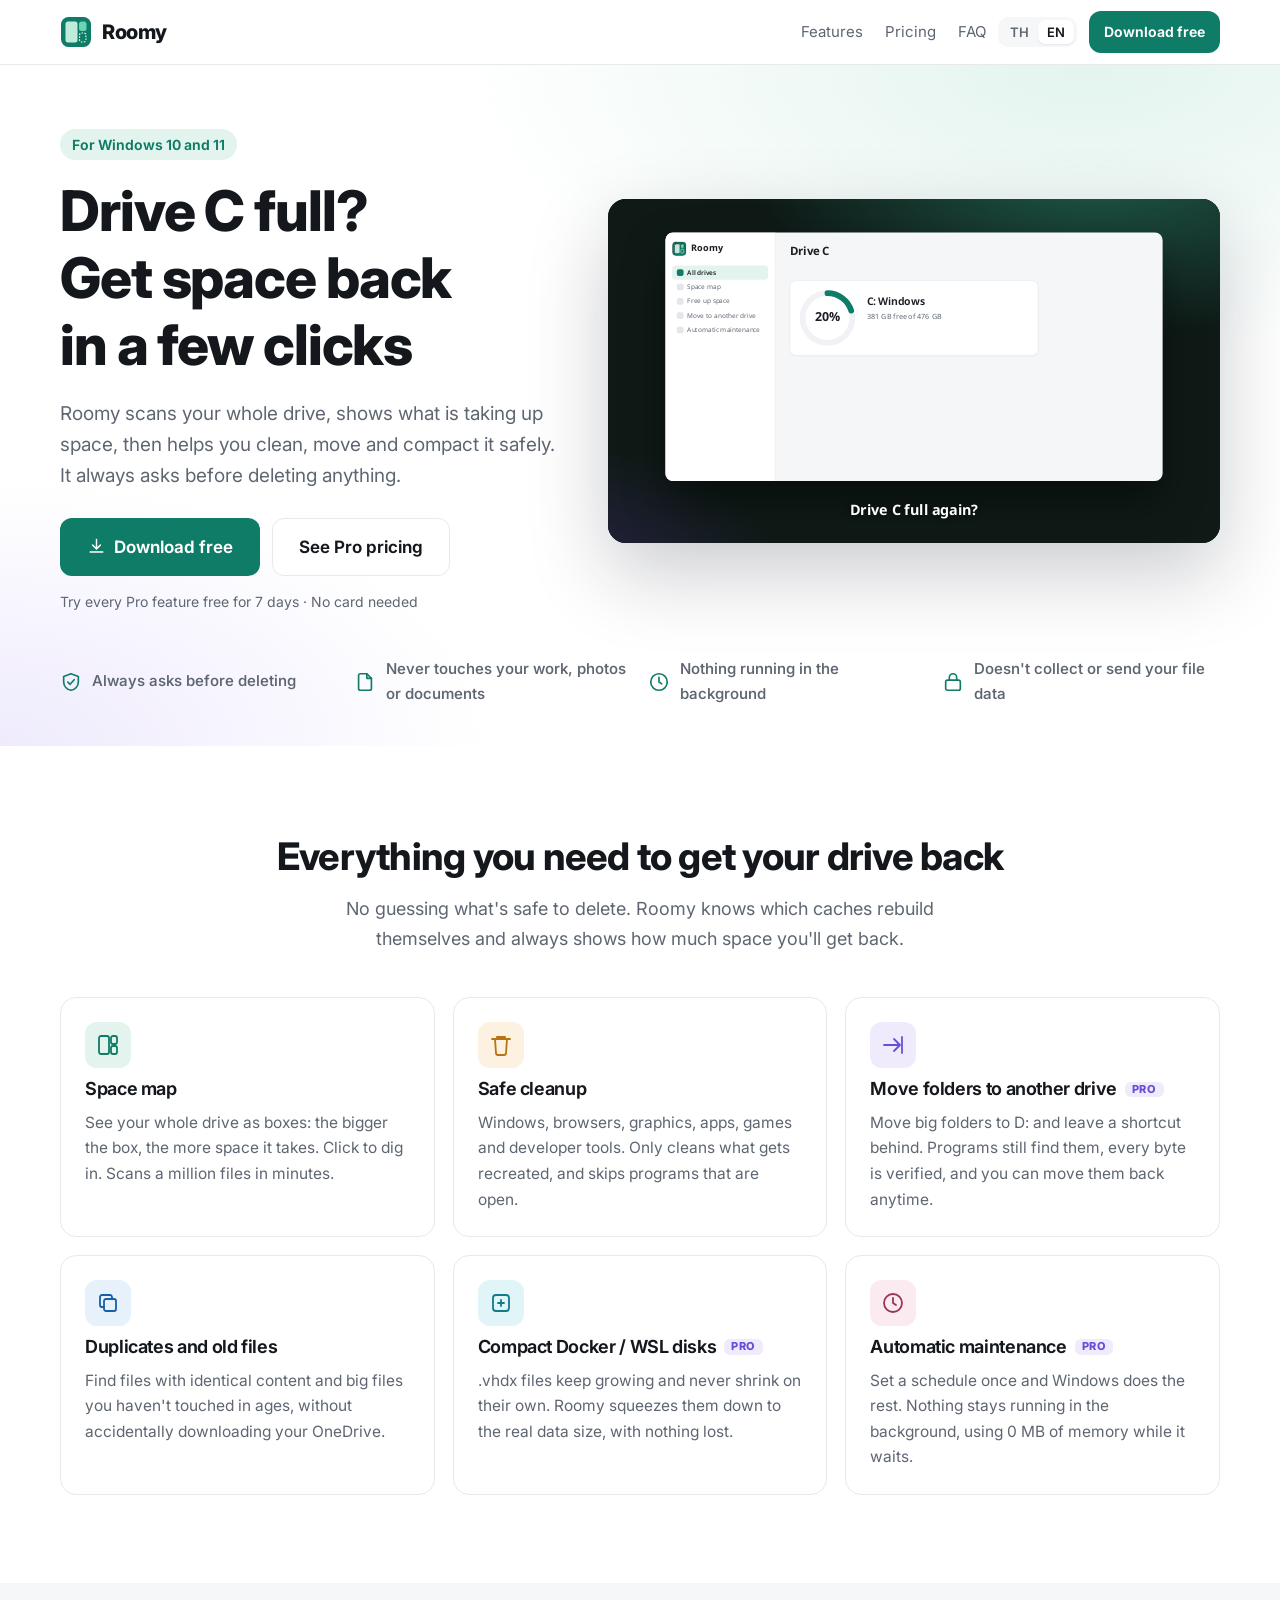
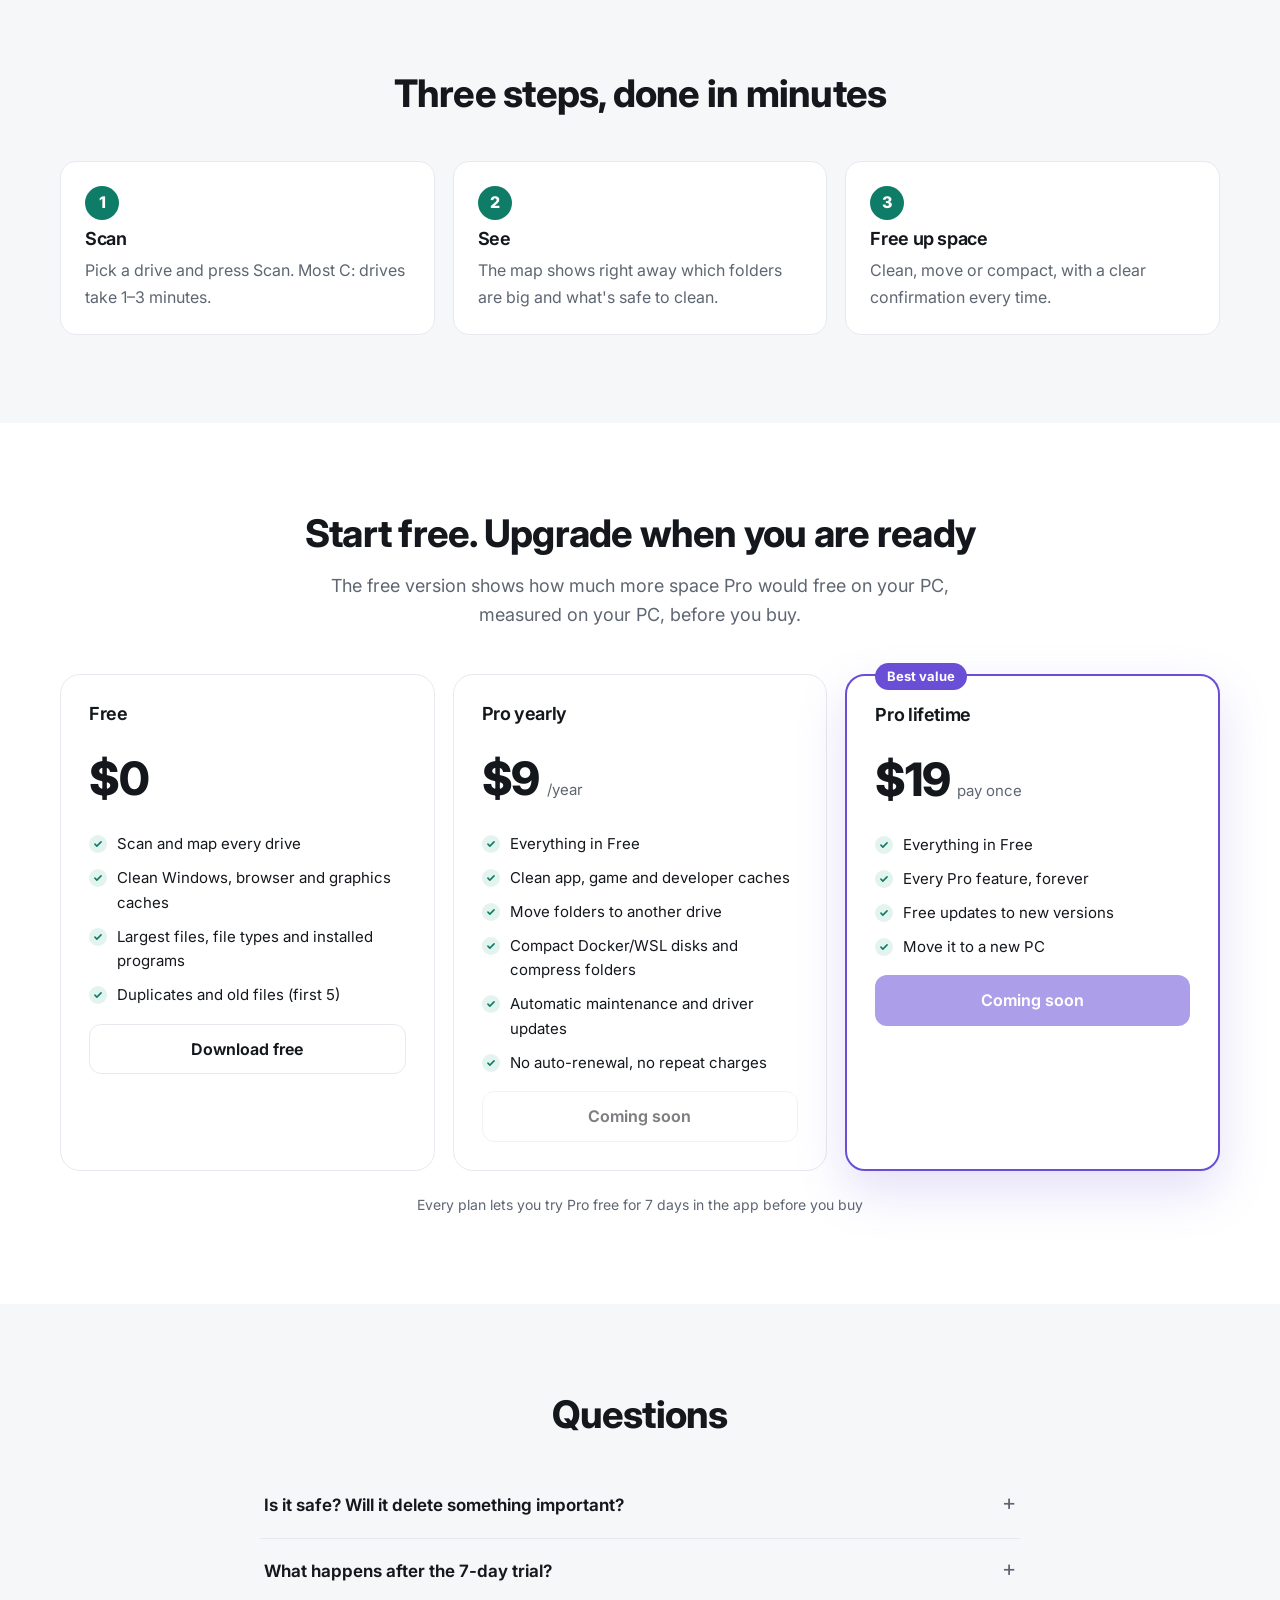
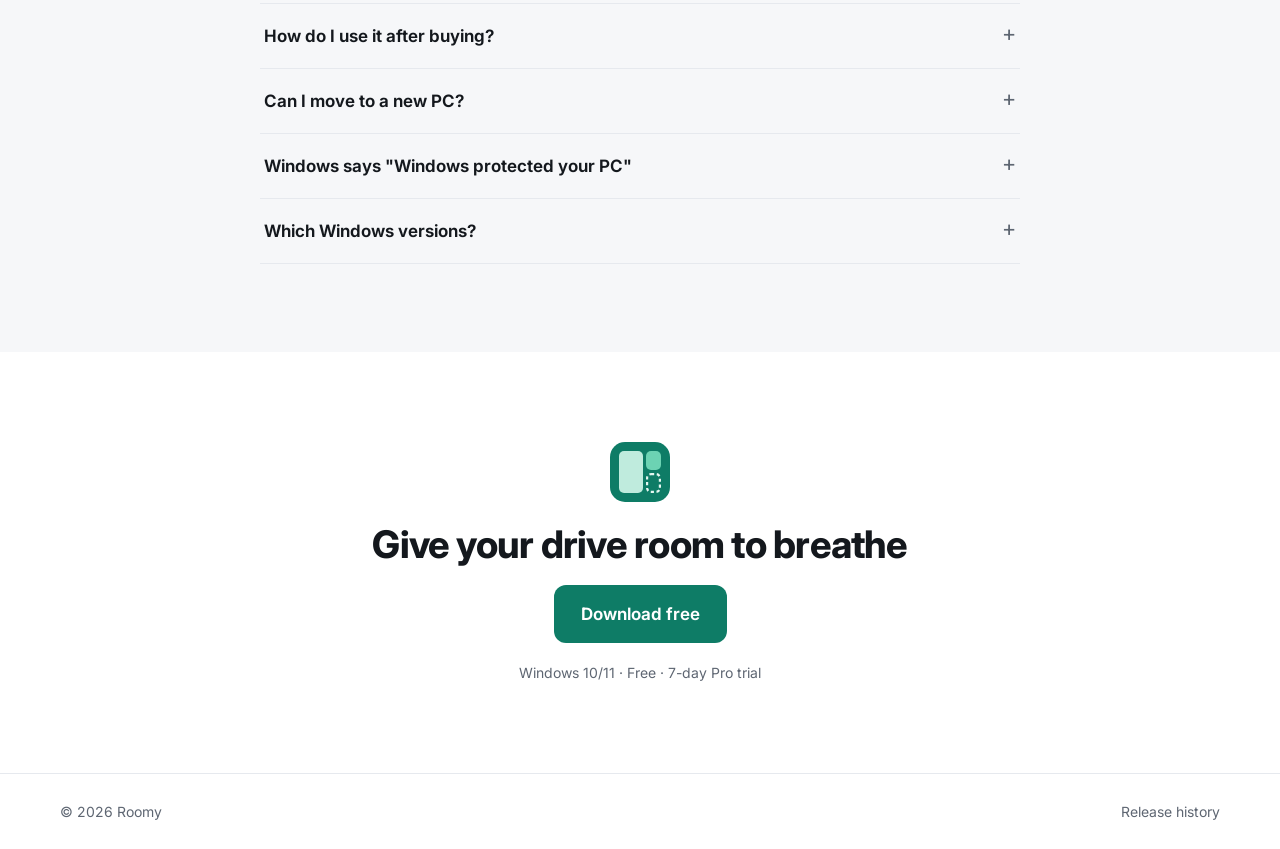
==== docs/index.html @ 2534f237 "Website for Roomy 1.0.0" ====
<!DOCTYPE html>
<html lang="en">
<head>
<meta charset="utf-8">
<meta name="viewport" content="width=device-width, initial-scale=1">
<title>Roomy — Free up space on Windows, safely</title>
<meta name="description" content="Roomy shows what fills your Windows drive and safely frees up space: space map, safe cleanup, moving folders to another drive. Free download, 7-day Pro trial. Thai and English.">
<meta property="og:title" content="Roomy — Room for what matters">
<meta property="og:description" content="See what fills your Windows drive and safely free up space. Free download, 7-day Pro trial.">
<meta property="og:image" content="assets/og.png">
<link rel="icon" href="assets/logo.svg" type="image/svg+xml">
<link rel="preconnect" href="https://fonts.googleapis.com"><link rel="preconnect" href="https://fonts.gstatic.com" crossorigin>
<link href="https://fonts.googleapis.com/css2?family=Inter:wght@400;500;600;700;800&family=Noto+Sans+Thai:wght@400;500;600;700;800&display=swap" rel="stylesheet">
<link rel="stylesheet" href="site.css">
<link rel="stylesheet" href="motion.css">
</head>
<body>
<header class="nav">
  <div class="wrap row">
    <a class="brand" href="#top"><img src="assets/logo.svg" alt="" width="32" height="32"><b>Roomy</b></a>
    <nav class="links">
      <a href="#features" data-i18n="nav.features">Features</a>
      <a href="#pricing" data-i18n="nav.pricing">Pricing</a>
      <a href="#faq" data-i18n="nav.faq">FAQ</a>
    </nav>
    <div class="lang" role="group" aria-label="Language"><button data-lang="th">TH</button><button data-lang="en">EN</button></div>
    <a class="btn primary sm dl" href="#" data-i18n="cta.download">Download free</a>
  </div>
</header>

<main id="top">
  <section class="hero">
    <div class="wrap hero-grid">
      <div class="hero-copy">
        <span class="eyebrow" data-i18n="hero.eyebrow">For Windows 10 and 11</span>
        <h1 data-i18n="hero.title">Drive C full? Get space back in a few clicks</h1>
        <p class="lead" data-i18n="hero.lead">Roomy scans your whole drive, shows what is taking up space, then helps you clean, move and compact it safely. It always asks before deleting anything.</p>
        <div class="row cta">
          <a class="btn primary lg dl" href="#"><svg viewBox="0 0 24 24"><path d="M12 3v12M7 10l5 5 5-5M4 19h16"/></svg><span data-i18n="cta.download">Download free</span></a>
          <a class="btn ghost lg" href="#pricing" data-i18n="cta.pricing">See Pro pricing</a>
        </div>
        <p class="small muted" data-i18n="hero.trial">Try every Pro feature free for 7 days · No card needed</p>
      </div>
      <div class="hero-media"><div id="motion"></div></div>
    </div>
    <ul class="wrap trust">
      <li><svg viewBox="0 0 24 24"><path d="M12 3l8 3v6c0 4.5-3.4 8.3-8 9-4.6-.7-8-4.5-8-9V6z"/><path d="M8.5 12l2.5 2.5 4.5-5"/></svg><span data-i18n="trust.ask">Always asks before deleting</span></li>
      <li><svg viewBox="0 0 24 24"><path d="M14 3H7a2 2 0 0 0-2 2v14a2 2 0 0 0 2 2h10a2 2 0 0 0 2-2V8z"/><path d="M14 3v5h5"/></svg><span data-i18n="trust.files">Never touches your work, photos or documents</span></li>
      <li><svg viewBox="0 0 24 24"><circle cx="12" cy="12" r="9"/><path d="M12 7v5l3 2"/></svg><span data-i18n="trust.bg">Nothing running in the background</span></li>
      <li><svg viewBox="0 0 24 24"><rect x="4" y="10" width="16" height="11" rx="2"/><path d="M8 10V7a4 4 0 0 1 8 0v3"/></svg><span data-i18n="trust.privacy">Doesn't collect or send your file data</span></li>
    </ul>
  </section>

  <section class="sec" id="features">
    <div class="wrap">
      <h2 data-i18n="feat.title">Everything you need to get your drive back</h2>
      <p class="sec-lead muted" data-i18n="feat.lead">No guessing what's safe to delete. Roomy knows which caches rebuild themselves and always shows how much space you'll get back.</p>
      <div class="grid3">
        <article class="feat"><div class="ic c1"><svg viewBox="0 0 24 24"><rect x="3" y="3" width="10" height="18" rx="2"/><rect x="15" y="3" width="6" height="8" rx="2"/><rect x="15" y="13" width="6" height="8" rx="2"/></svg></div><h3 data-i18n="f1.t">Space map</h3><p data-i18n="f1.d">See your whole drive as boxes: the bigger the box, the more space it takes. Click to dig in. Scans a million files in minutes.</p></article>
        <article class="feat"><div class="ic c2"><svg viewBox="0 0 24 24"><path d="M3 6h18M8 6V4h8v2M6 6l1 14a2 2 0 0 0 2 2h6a2 2 0 0 0 2-2l1-14"/></svg></div><h3 data-i18n="f2.t">Safe cleanup</h3><p data-i18n="f2.d">Windows, browsers, graphics, apps, games and developer tools. Only cleans what gets recreated, and skips programs that are open.</p></article>
        <article class="feat"><div class="ic c3"><svg viewBox="0 0 24 24"><path d="M3 12h14M13 6l6 6-6 6"/><path d="M21 4v16"/></svg></div><h3><span data-i18n="f3.t">Move folders to another drive</span> <span class="pro-tag">PRO</span></h3><p data-i18n="f3.d">Move big folders to D: and leave a shortcut behind. Programs still find them, every byte is verified, and you can move them back anytime.</p></article>
        <article class="feat"><div class="ic c4"><svg viewBox="0 0 24 24"><rect x="8" y="8" width="12" height="12" rx="2"/><path d="M16 8V6a2 2 0 0 0-2-2H6a2 2 0 0 0-2 2v8a2 2 0 0 0 2 2h2"/></svg></div><h3 data-i18n="f4.t">Duplicates and old files</h3><p data-i18n="f4.d">Find files with identical content and big files you haven't touched in ages, without accidentally downloading your OneDrive.</p></article>
        <article class="feat"><div class="ic c5"><svg viewBox="0 0 24 24"><rect x="4" y="4" width="16" height="16" rx="3"/><path d="M9 12h6M12 9v6"/></svg></div><h3><span data-i18n="f5.t">Compact Docker / WSL disks</span> <span class="pro-tag">PRO</span></h3><p data-i18n="f5.d">.vhdx files keep growing and never shrink on their own. Roomy squeezes them down to the real data size, with nothing lost.</p></article>
        <article class="feat"><div class="ic c6"><svg viewBox="0 0 24 24"><circle cx="12" cy="12" r="9"/><path d="M12 7v5l3 2"/></svg></div><h3><span data-i18n="f6.t">Automatic maintenance</span> <span class="pro-tag">PRO</span></h3><p data-i18n="f6.d">Set a schedule once and Windows does the rest. Nothing stays running in the background, using 0 MB of memory while it waits.</p></article>
      </div>
    </div>
  </section>

  <section class="sec alt">
    <div class="wrap">
      <h2 data-i18n="how.title">Three steps, done in minutes</h2>
      <ol class="steps">
        <li><span class="n">1</span><h3 data-i18n="how.1t">Scan</h3><p data-i18n="how.1d">Pick a drive and press Scan. Most C: drives take 1–3 minutes.</p></li>
        <li><span class="n">2</span><h3 data-i18n="how.2t">See</h3><p data-i18n="how.2d">The map shows right away which folders are big and what's safe to clean.</p></li>
        <li><span class="n">3</span><h3 data-i18n="how.3t">Free up space</h3><p data-i18n="how.3d">Clean, move or compact, with a clear confirmation every time.</p></li>
      </ol>
    </div>
  </section>

  <section class="sec" id="pricing">
    <div class="wrap">
      <h2 data-i18n="price.title">Start free. Upgrade when you are ready</h2>
      <p class="sec-lead muted" data-i18n="price.lead">The free version shows how much more space Pro would free on your PC, measured on your PC, before you buy.</p>
      <div class="plans">
        <div class="plan">
          <h3 data-i18n="p.free">Free</h3>
          <div class="price"><b data-price="free">$0</b></div>
          <ul>
            <li data-i18n="p.f1">Scan and map every drive</li>
            <li data-i18n="p.f2">Clean Windows, browser and graphics caches</li>
            <li data-i18n="p.f3">Largest files, file types and installed programs</li>
            <li data-i18n="p.f4">Duplicates and old files (first 5)</li>
          </ul>
          <a class="btn ghost dl" href="#" data-i18n="cta.download">Download free</a>
        </div>
        <div class="plan">
          <h3 data-i18n="p.yearly">Pro yearly</h3>
          <div class="price"><b data-price="yearly"></b><span data-price="yearlyNote"></span></div>
          <ul>
            <li data-i18n="p.p0">Everything in Free</li>
            <li data-i18n="p.p1">Clean app, game and developer caches</li>
            <li data-i18n="p.p2">Move folders to another drive</li>
            <li data-i18n="p.p3">Compact Docker/WSL disks and compress folders</li>
            <li data-i18n="p.p4">Automatic maintenance and driver updates</li>
            <li data-i18n="p.p5">No auto-renewal, no repeat charges</li>
          </ul>
          <a class="btn ghost buy" data-plan="yearly" href="#" data-i18n="cta.buy">Buy Pro</a>
        </div>
        <div class="plan best">
          <span class="badge" data-i18n="p.best">Best value</span>
          <h3 data-i18n="p.lifetime">Pro lifetime</h3>
          <div class="price"><b data-price="lifetime"></b><span data-i18n="p.once">pay once</span></div>
          <ul>
            <li data-i18n="p.p0">Everything in Free</li>
            <li data-i18n="p.l1">Every Pro feature, forever</li>
            <li data-i18n="p.l2">Free updates to new versions</li>
            <li data-i18n="p.l3">Move it to a new PC</li>
          </ul>
          <a class="btn pro buy" data-plan="lifetime" href="#" data-i18n="cta.buy">Buy Pro</a>
        </div>
      </div>
      <p class="small muted center" id="payNote" data-i18n="price.note">Every plan lets you try Pro free for 7 days in the app before you buy</p>
    </div>
  </section>

  <section class="sec alt" id="faq">
    <div class="wrap narrow">
      <h2 data-i18n="faq.title">Questions</h2>
      <details><summary data-i18n="q1">Is it safe? Will it delete something important?</summary><p data-i18n="a1">Roomy only deletes caches and temporary files that Windows and programs recreate on their own. It skips files in use, never touches documents, photos or work files, and asks before every cleanup. Anything you choose to delete yourself goes to the Recycle Bin, so you can restore it.</p></details>
      <details><summary data-i18n="q2">What happens after the 7-day trial?</summary><p data-i18n="a2">Roomy goes back to the free version on its own. You're never charged, and no card is needed in the first place. Folders you moved keep working and can always be moved back.</p></details>
      <details><summary data-i18n="q3">How do I use it after buying?</summary><p data-i18n="a3">Right after payment, your license key appears on screen. Open Roomy, press the Pro button at the bottom left, and paste the key. Done.</p></details>
      <details><summary data-i18n="q4">Can I move to a new PC?</summary><p data-i18n="a4">Yes. Remove the license from the old PC on the Pro screen, then enter the same key on the new one.</p></details>
      <details><summary data-i18n="q5">Windows says "Windows protected your PC"</summary><p data-i18n="a5">Roomy is new, so Windows SmartScreen may warn you. Click More info, then Run anyway. The installer comes straight from Roomy's GitHub page.</p></details>
      <details><summary data-i18n="q6">Which Windows versions?</summary><p data-i18n="a6">Windows 10 and 11, 64-bit. Install it just for you or for everyone on the PC.</p></details>
    </div>
  </section>

  <section class="sec final">
    <div class="wrap center">
      <img src="assets/logo.svg" alt="" width="64" height="64">
      <h2 data-i18n="final.title">Give your drive room to breathe</h2>
      <a class="btn primary lg dl" href="#" data-i18n="cta.download">Download free</a>
      <p class="small muted" data-i18n="final.note">Windows 10/11 · Free · 7-day Pro trial</p>
    </div>
  </section>
</main>

<footer class="foot">
  <div class="wrap row">
    <span>© 2026 Roomy</span>
    <a href="https://github.com/pithiwat/roomy/releases" data-i18n="foot.releases">Release history</a>
  </div>
</footer>

<script src="config.js"></script>
<script src="motion.js"></script>
<script src="site.js"></script>
</body>
</html>
---- docs/site.css ----
/* Roomy website — same visual language as the app: calm neutrals, teal = action, violet = Pro. */
:root{
  --bg:#ffffff; --bg2:#f6f7f9; --ink:#14181d; --muted:#5e6672; --line:#e6e9ee;
  --accent:#0e7c66; --accent2:#0b6a57; --accent-soft:#e3f4ee; --pro:#6a4fd6; --pro-soft:#efebfd;
  --font:"Inter","Noto Sans Thai","Segoe UI",system-ui,sans-serif; --r:16px;
  color-scheme:light;
}
@media (prefers-color-scheme:dark){:root{--bg:#0f1214;--bg2:#15191c;--ink:#e9ecef;--muted:#a0a8b3;--line:#262b31;--accent:#3cc9a3;--accent2:#5ad6b4;--accent-soft:#12332b;--pro:#a690fb;--pro-soft:#251f40;color-scheme:dark}}
*{box-sizing:border-box}
html{scroll-behavior:smooth;scroll-padding-top:72px}
body{margin:0;background:var(--bg);color:var(--ink);font:16px/1.65 var(--font);-webkit-font-smoothing:antialiased}
svg{fill:none;stroke:currentColor;stroke-width:1.8;stroke-linecap:round;stroke-linejoin:round}
a{color:inherit;text-decoration:none}
h1,h2,h3{margin:0;letter-spacing:-.02em;line-height:1.2;text-wrap:balance}
h1{font-size:clamp(34px,5vw,56px);font-weight:800}
h2{font-size:clamp(26px,3.4vw,38px);font-weight:750}
h3{font-size:18px;font-weight:650}
p{margin:0}
.muted{color:var(--muted)} .small{font-size:14px} .center{text-align:center}
.wrap{width:min(1160px,100% - 40px);margin:0 auto}
.wrap.narrow{width:min(760px,100% - 40px)}
.row{display:flex;gap:12px;align-items:center;flex-wrap:wrap}

/* buttons */
.btn{display:inline-flex;align-items:center;justify-content:center;gap:8px;border-radius:12px;padding:11px 20px;font-weight:650;border:1px solid transparent;transition:transform .12s,background .12s,border-color .12s;white-space:nowrap;cursor:pointer}
.btn svg{width:19px;height:19px}
.btn:hover{transform:translateY(-1px)}
.btn.primary{background:var(--accent);color:#fff}
.btn.primary:hover{background:var(--accent2)}
@media (prefers-color-scheme:dark){.btn.primary{color:#06221b}}
.btn.ghost{background:var(--bg);border-color:var(--line)}
.btn.ghost:hover{border-color:var(--muted)}
.btn.pro{background:var(--pro);color:#fff}
.btn.lg{padding:14px 26px;font-size:17px}
.btn.sm{padding:8px 14px;font-size:14px}
.btn[aria-disabled=true]{opacity:.55;cursor:default;transform:none}

/* nav */
.nav{position:sticky;top:0;z-index:20;background:color-mix(in srgb,var(--bg) 82%,transparent);backdrop-filter:saturate(1.4) blur(12px);border-bottom:1px solid var(--line)}
.nav .row{height:64px;flex-wrap:nowrap}
.brand{display:flex;gap:10px;align-items:center;margin-right:auto}
.brand img{border-radius:8px}
.brand b{font-size:20px;font-weight:800;letter-spacing:-.02em}
.links{display:flex;gap:22px;font-size:15px;color:var(--muted)}
.links a:hover{color:var(--ink)}
.lang{display:flex;background:var(--bg2);border-radius:10px;padding:3px}
.lang button{border:0;background:none;color:var(--muted);font:600 13px var(--font);padding:4px 9px;border-radius:7px;cursor:pointer}
.lang button.on{background:var(--bg);color:var(--ink);box-shadow:0 1px 2px rgba(0,0,0,.08)}
@media (max-width:720px){.links{display:none}.nav .btn{display:none}}

/* hero */
.hero{padding:64px 0 40px;background:radial-gradient(900px 420px at 85% 0%,var(--accent-soft),transparent 70%),radial-gradient(700px 380px at 0% 100%,var(--pro-soft),transparent 70%)}
.hero-grid{display:grid;grid-template-columns:minmax(0,.9fr) minmax(0,1.1fr);gap:48px;align-items:center}
.eyebrow{display:inline-block;font-size:14px;font-weight:650;color:var(--accent);background:var(--accent-soft);padding:4px 12px;border-radius:999px;margin-bottom:18px}
.lead{font-size:19px;color:var(--muted);margin:18px 0 26px;max-width:34em}
.cta{margin-bottom:14px}
.hero-media #motion{box-shadow:0 30px 80px rgba(16,24,40,.22)}
.trust{list-style:none;padding:0;margin-top:44px;display:grid;grid-template-columns:repeat(4,1fr);gap:16px}
.trust li{display:flex;gap:10px;align-items:center;font-size:15px;font-weight:550;color:var(--muted)}
.trust svg{width:22px;height:22px;color:var(--accent);flex:none}
@media (max-width:960px){.hero-grid{grid-template-columns:1fr}.trust{grid-template-columns:1fr 1fr}}

/* sections */
.sec{padding:88px 0}
.sec.alt{background:var(--bg2)}
.sec h2{text-align:center}
.sec-lead{text-align:center;max-width:640px;margin:14px auto 44px;font-size:18px}
.grid3{display:grid;grid-template-columns:repeat(3,1fr);gap:18px}
@media (max-width:960px){.grid3{grid-template-columns:1fr 1fr}}
@media (max-width:640px){.grid3{grid-template-columns:1fr}}
.feat{background:var(--bg);border:1px solid var(--line);border-radius:var(--r);padding:24px;display:grid;gap:10px;align-content:start}
.feat p{color:var(--muted);font-size:15.5px}
.feat h3{display:flex;gap:8px;align-items:center;flex-wrap:wrap}
.ic{width:46px;height:46px;border-radius:12px;display:grid;place-items:center}
.ic svg{width:24px;height:24px}
.c1{background:#e3f4ee;color:#0e7c66}.c2{background:#fdf1e2;color:#b87410}.c3{background:#efebfd;color:#6a4fd6}.c4{background:#e6f1fb;color:#185fa5}.c5{background:#e1f5f8;color:#127a8a}.c6{background:#fbeaf0;color:#993556}
@media (prefers-color-scheme:dark){.ic{filter:saturate(1.1) brightness(.92)}}
.pro-tag{font-size:11px;font-weight:800;letter-spacing:.05em;color:var(--pro);background:var(--pro-soft);border-radius:6px;padding:1px 7px}
.steps{list-style:none;padding:0;margin:44px 0 0;display:grid;grid-template-columns:repeat(3,1fr);gap:18px}
.steps li{background:var(--bg);border:1px solid var(--line);border-radius:var(--r);padding:24px;display:grid;gap:8px}
.steps .n{width:34px;height:34px;border-radius:50%;display:grid;place-items:center;background:var(--accent);color:#fff;font-weight:800}
.steps p{color:var(--muted)}
@media (max-width:760px){.steps{grid-template-columns:1fr}}

/* pricing */
.plans{display:grid;grid-template-columns:repeat(3,1fr);gap:18px;align-items:stretch}
@media (max-width:900px){.plans{grid-template-columns:1fr}}
.plan{position:relative;border:1px solid var(--line);border-radius:20px;padding:28px;display:grid;gap:16px;align-content:start;background:var(--bg)}
.plan.best{border:2px solid var(--pro);box-shadow:0 20px 50px color-mix(in srgb,var(--pro) 18%,transparent)}
.plan .badge{position:absolute;top:-13px;left:28px;background:var(--pro);color:#fff;font-size:13px;font-weight:700;padding:3px 12px;border-radius:999px}
.price{display:flex;gap:8px;align-items:baseline;min-height:56px}
.price b{font-size:46px;font-weight:800;letter-spacing:-.03em}
.price span{color:var(--muted);font-size:15px}
.plan ul{list-style:none;padding:0;margin:0;display:grid;gap:9px;font-size:15px}
.plan li{display:flex;gap:10px}
.plan li::before{content:'';flex:none;width:18px;height:18px;margin-top:3px;border-radius:50%;background:var(--accent-soft) url("data:image/svg+xml,%3Csvg xmlns='http://www.w3.org/2000/svg' viewBox='0 0 16 16'%3E%3Cpath d='M4.5 8.2l2.2 2.2 4.8-4.8' fill='none' stroke='%230e7c66' stroke-width='1.8' stroke-linecap='round' stroke-linejoin='round'/%3E%3C/svg%3E") center/14px no-repeat}
.plan .btn{margin-top:auto}
#payNote{margin-top:22px}

/* faq */
details{border-bottom:1px solid var(--line);padding:18px 4px}
details:first-of-type{margin-top:36px}
summary{cursor:pointer;font-weight:650;font-size:17px;list-style:none;display:flex;justify-content:space-between;gap:16px}
summary::after{content:'+';color:var(--muted);font-weight:400;font-size:22px;line-height:1}
details[open] summary::after{content:'–'}
details p{margin-top:10px;color:var(--muted)}

.final{text-align:center}
.final .wrap{display:grid;gap:18px;justify-items:center}
.final img{border-radius:14px}
.foot{border-top:1px solid var(--line);padding:26px 0;color:var(--muted);font-size:14px}
.foot .row{justify-content:space-between}

/* scroll reveal */
.reveal{opacity:0;transform:translateY(14px);transition:opacity .5s ease,transform .5s ease}
.reveal.in{opacity:1;transform:none}
@media (prefers-reduced-motion:reduce){.reveal{opacity:1;transform:none;transition:none}html{scroll-behavior:auto}.btn{transition:none}}
---- docs/motion.css ----
/* Roomy motion intro — a 1280×720 stage scaled to its container. Every frame is drawn by motion.js render(t). */
.rm{position:relative;width:100%;aspect-ratio:16/9;overflow:hidden;border-radius:18px;background:#0f1a17;container-type:inline-size;user-select:none}
.rm-stage{position:absolute;left:0;top:0;width:1280px;height:720px;transform-origin:0 0;font-family:"Noto Sans Thai","Inter","Segoe UI",system-ui,sans-serif;color:#1b1f24}
.rm-bg{position:absolute;inset:0;background:radial-gradient(1200px 600px at 80% -10%,#1f5a4a 0%,transparent 60%),radial-gradient(900px 500px at -10% 110%,#2a2346 0%,transparent 55%),#0f1a17}
.rm-win{position:absolute;left:120px;top:70px;width:1040px;height:520px;background:#f5f6f8;border-radius:16px;box-shadow:0 40px 90px rgba(0,0,0,.45);overflow:hidden;display:grid;grid-template-columns:230px 1fr}
.rm-side{background:#fff;border-right:1px solid #e3e6eb;padding:18px 14px;display:grid;align-content:start;gap:6px}
.rm-brand{display:flex;gap:10px;align-items:center;margin-bottom:14px}
.rm-brand b{font-size:19px;font-weight:700;letter-spacing:-.01em}
.rm-nav{height:30px;border-radius:8px;display:flex;align-items:center;padding:0 10px;font-size:13.5px;color:#5e6672;gap:8px;white-space:nowrap;overflow:hidden}
.rm-nav i{flex:none}
.rm-nav i{width:14px;height:14px;border-radius:4px;background:#e3e6eb;display:block}
.rm-nav.on{background:#e3f4ee;color:#1b1f24;font-weight:600}
.rm-nav.on i{background:#0e7c66}
.rm-main{position:relative;padding:26px 30px}
.rm-scene{position:absolute;inset:26px 30px;opacity:0}
.rm-h{font-size:24px;font-weight:700;margin:0 0 4px;letter-spacing:-.01em}
.rm-sub{font-size:14px;color:#5e6672;margin:0 0 18px}
.rm-card{background:#fff;border:1px solid #e3e6eb;border-radius:14px;padding:18px;box-shadow:0 1px 3px rgba(16,24,40,.06)}
/* S1 drive */
.rm-drive{display:grid;grid-template-columns:120px 1fr;gap:22px;align-items:center;width:520px}
.rm-ring{position:relative;width:120px;height:120px}
.rm-ring svg{width:120px;height:120px;transform:rotate(-90deg)}
.rm-ring circle{fill:none;stroke-width:12}
.rm-ring .bg{stroke:#f0f2f5}
.rm-ring span{position:absolute;inset:0;display:grid;place-items:center;font-size:26px;font-weight:700;font-variant-numeric:tabular-nums}
.rm-drive h3{margin:0 0 6px;font-size:22px}
.rm-drive p{margin:0;color:#5e6672;font-size:15px}
.rm-warn{display:inline-block;margin-top:10px;font-size:13px;font-weight:600;color:#cf3f35;background:#fdecea;border-radius:8px;padding:3px 10px}
/* S2 scan */
.rm-scan{width:600px;display:grid;gap:14px}
.rm-stats{display:flex;gap:40px}
.rm-stats b{display:block;font-size:30px;font-variant-numeric:tabular-nums}
.rm-stats small{color:#5e6672;font-size:13px}
.rm-bar{height:8px;border-radius:4px;background:#f0f2f5;overflow:hidden}
.rm-bar i{display:block;height:100%;background:#0e7c66;border-radius:4px}
.rm-path{font-family:Consolas,monospace;font-size:12.5px;color:#8a929d;white-space:nowrap;overflow:hidden}
/* S3 treemap */
.rm-tm{position:relative;width:770px;height:360px}
.rm-box{position:absolute;border-radius:6px;color:#fff;padding:6px 9px;font-size:13px;line-height:1.3;overflow:hidden;transform-origin:50% 50%}
.rm-box b{display:block;font-weight:600;white-space:nowrap}
.rm-box.hot{outline:3px solid #fff;box-shadow:0 0 0 6px rgba(255,255,255,.25)}
/* S4 cleanup */
.rm-clean{width:770px;display:grid;gap:9px}
.rm-total{display:flex;justify-content:space-between;align-items:flex-end;margin-bottom:6px}
.rm-total b{font-size:44px;font-weight:700;color:#0e7c66;font-variant-numeric:tabular-nums;line-height:1}
.rm-row{display:grid;grid-template-columns:26px 1fr auto;gap:12px;align-items:center;background:#fff;border:1px solid #e3e6eb;border-radius:12px;padding:12px 16px;font-size:15px}
.rm-check{width:22px;height:22px;border-radius:6px;border:2px solid #c9ced6;display:grid;place-items:center}
.rm-check.on{background:#0e7c66;border-color:#0e7c66}
.rm-check svg{width:14px;height:14px;fill:none;stroke:#fff;stroke-width:3;stroke-linecap:round;stroke-linejoin:round}
.rm-row .s{font-weight:700;font-variant-numeric:tabular-nums}
.rm-row small{display:block;color:#5e6672;font-size:12.5px}
/* S5 move */
.rm-move{position:relative;width:770px;height:330px}
.rm-drivecol{position:absolute;top:30px;width:300px;height:280px;border:2px dashed #d3d8de;border-radius:16px;padding:14px}
.rm-drivecol h4{margin:0 0 10px;font-size:16px;color:#5e6672}
.rm-folder{position:absolute;width:260px;background:#fff;border:1px solid #e3e6eb;border-radius:12px;padding:12px 14px;box-shadow:0 8px 24px rgba(16,24,40,.12);font-size:14.5px}
.rm-folder b{display:block}
.rm-folder small{color:#5e6672}
.rm-link{position:absolute;height:3px;background:repeating-linear-gradient(90deg,#0e7c66 0 10px,transparent 10px 18px);border-radius:2px}
.rm-junction{position:absolute;font-size:12.5px;font-weight:600;color:#0e7c66;background:#e3f4ee;border-radius:8px;padding:3px 10px}
/* S6 end */
.rm-end{position:absolute;inset:0;display:grid;place-items:center;text-align:center;color:#fff}
.rm-end .logo{width:120px;height:120px;margin:0 auto 18px}
.rm-end h2{font-size:64px;margin:0;font-weight:700;letter-spacing:-.02em}
.rm-end p{font-size:24px;margin:8px 0 0;color:#bfebdd}
.rm-end .gain{display:inline-block;margin-top:22px;font-size:28px;font-weight:700;color:#0f1a17;background:#6cd3b3;border-radius:999px;padding:8px 26px}
/* captions + controls */
.rm-cap{position:absolute;left:0;right:0;bottom:44px;text-align:center;font-size:30px;font-weight:700;color:#fff;text-shadow:0 2px 12px rgba(0,0,0,.5);letter-spacing:-.005em}
.rm-ctrl{position:absolute;left:14px;right:14px;bottom:8px;display:flex;gap:10px;align-items:center;opacity:0;transition:opacity .2s}
.rm:hover .rm-ctrl,.rm.paused .rm-ctrl{opacity:1}
.rm-ctrl button{border:0;width:34px;height:34px;border-radius:50%;background:rgba(255,255,255,.92);display:grid;place-items:center;cursor:pointer}
.rm-ctrl button svg{width:16px;height:16px;fill:#0f1a17}
.rm-prog{flex:1;height:5px;border-radius:3px;background:rgba(255,255,255,.25);overflow:hidden;cursor:pointer}
.rm-prog i{display:block;height:100%;background:#6cd3b3}
.rm.record .rm-ctrl{display:none}
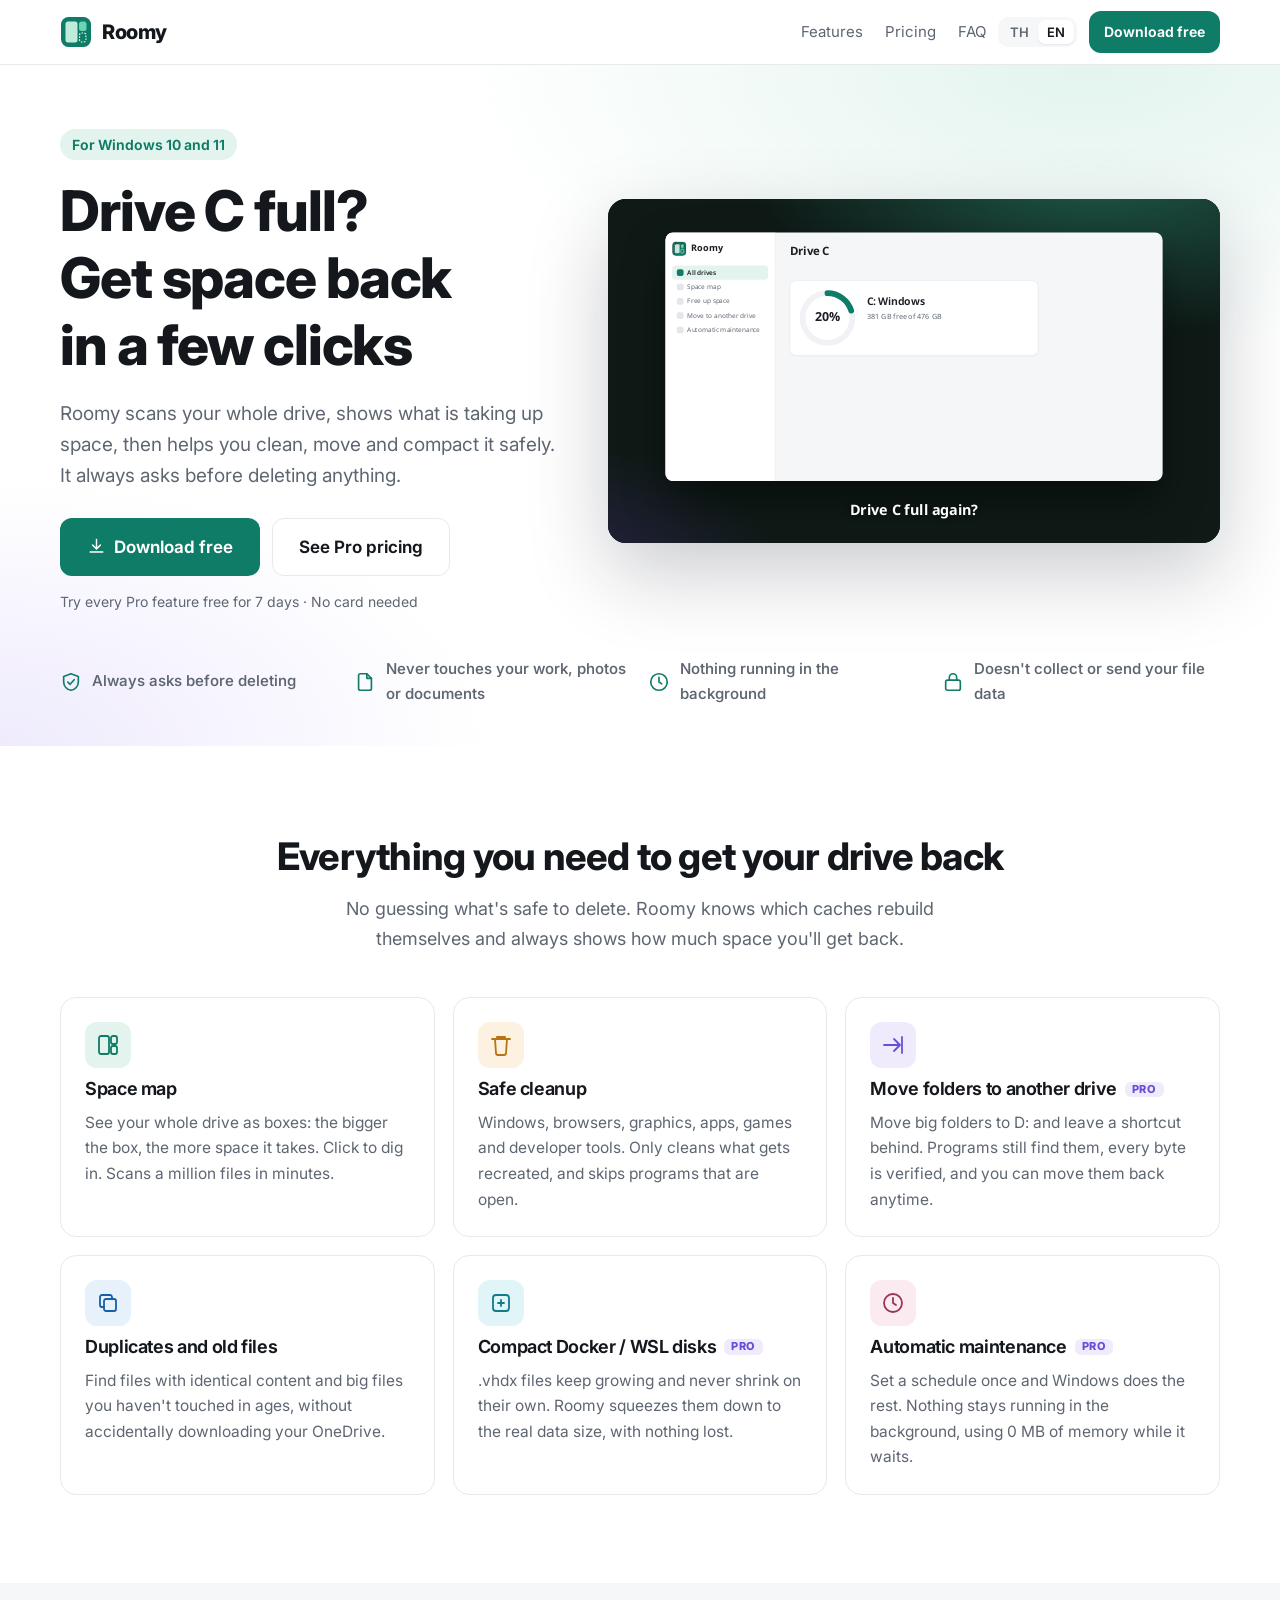
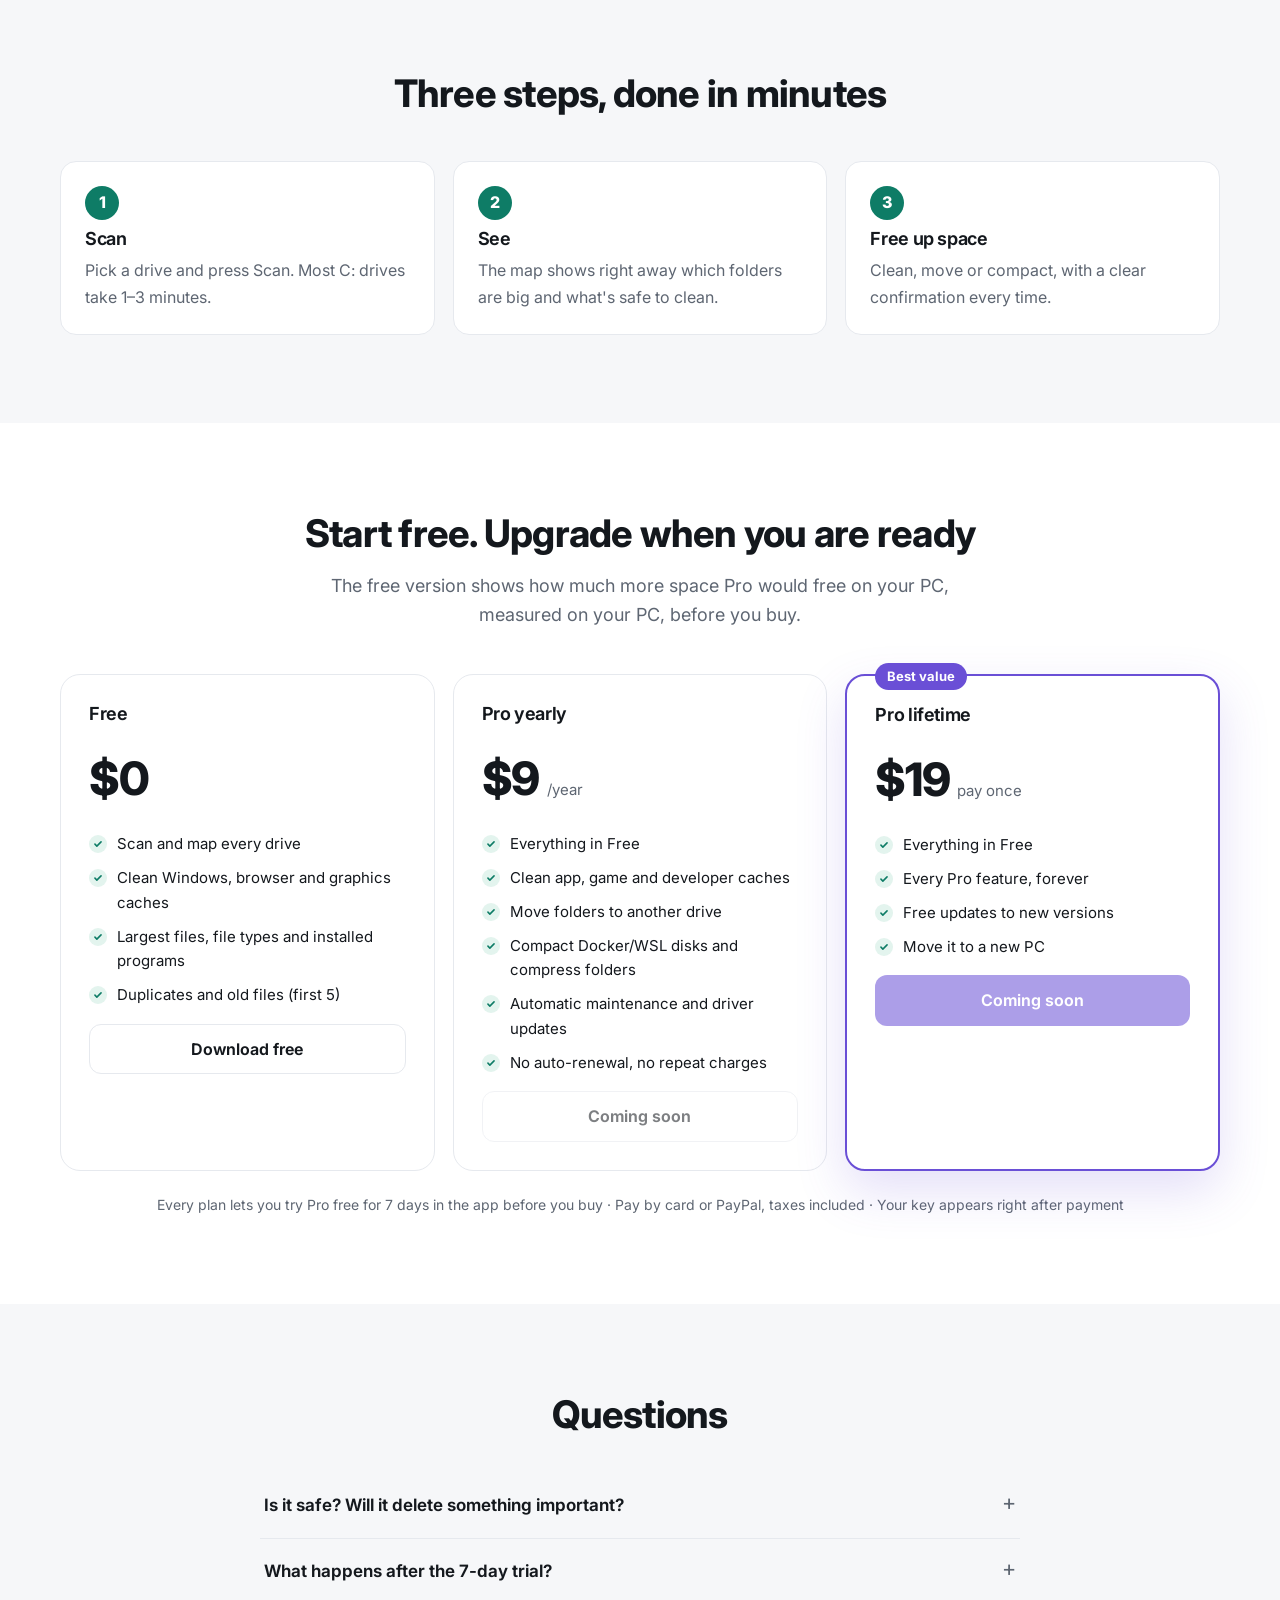
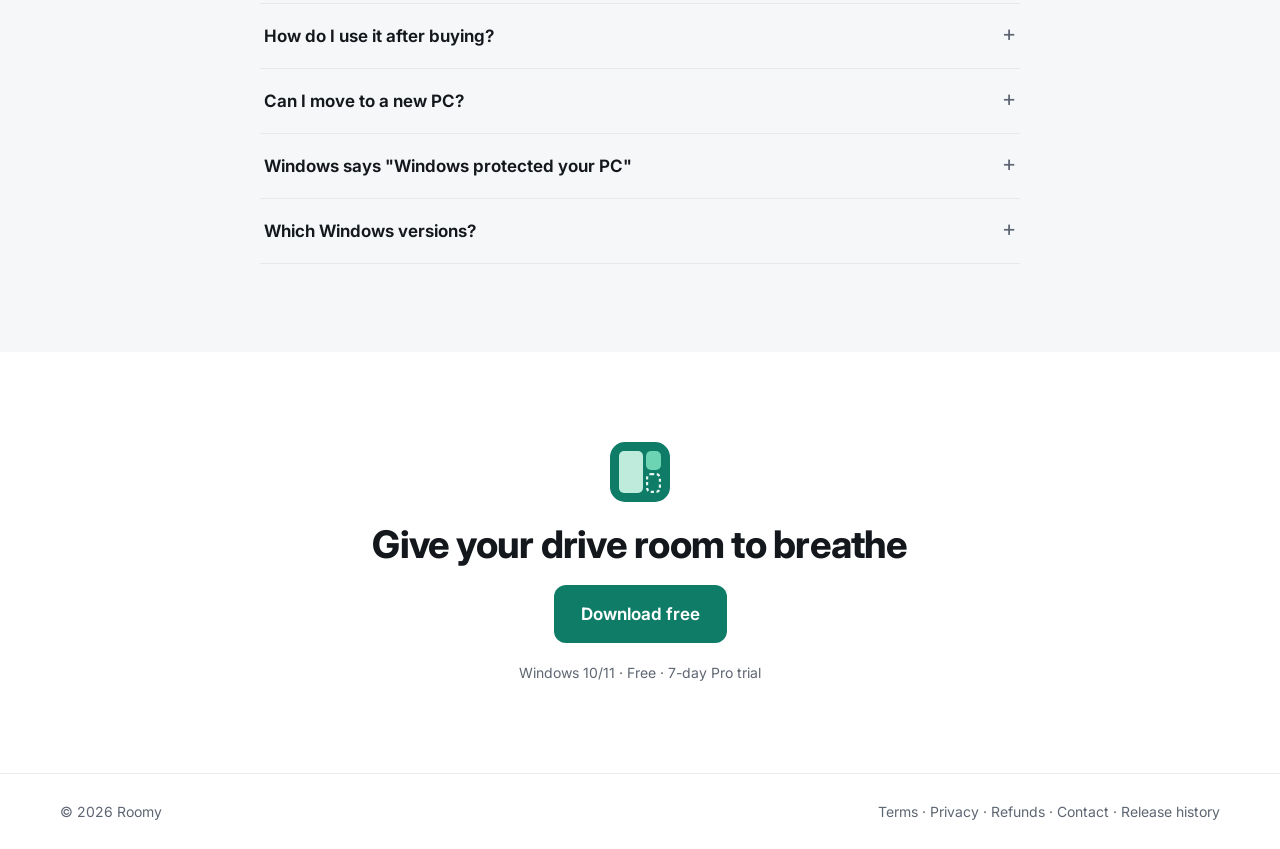
==== commit 1253d25c: "Website for Roomy 1.0.0" ====
--- a/docs/index.html
+++ b/docs/index.html
@@ -148,7 +148,7 @@
 <footer class="foot">
   <div class="wrap row">
     <span>© 2026 Roomy</span>
-    <a href="https://github.com/pithiwat/roomy/releases" data-i18n="foot.releases">Release history</a>
+    <span class="foot-links"><a href="terms.html" data-i18n="foot.terms">Terms</a> · <a href="privacy.html" data-i18n="foot.privacy">Privacy</a> · <a href="refund.html" data-i18n="foot.refund">Refunds</a> · <a href="https://github.com/pithiwat/roomy/issues" data-i18n="foot.contact">Contact</a> · <a href="https://github.com/pithiwat/roomy/releases" data-i18n="foot.releases">Release history</a></span>
   </div>
 </footer>
 
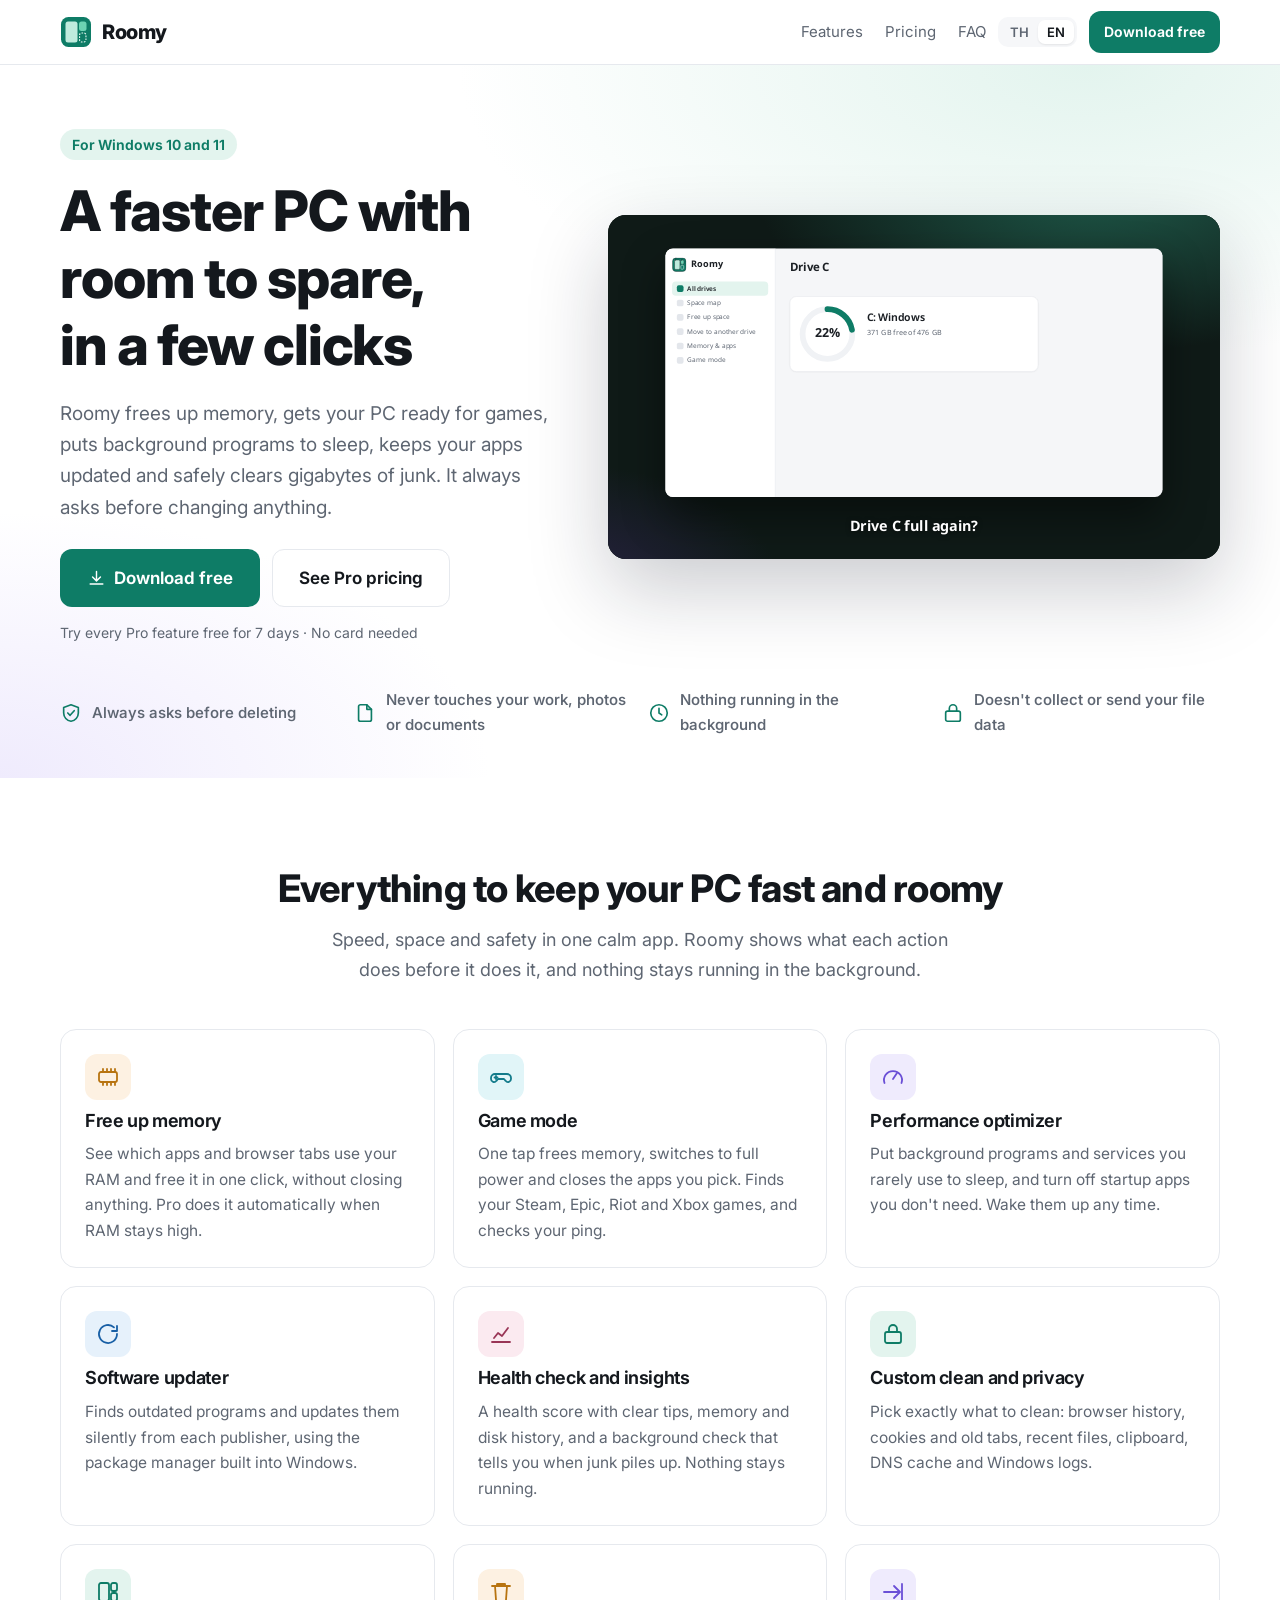
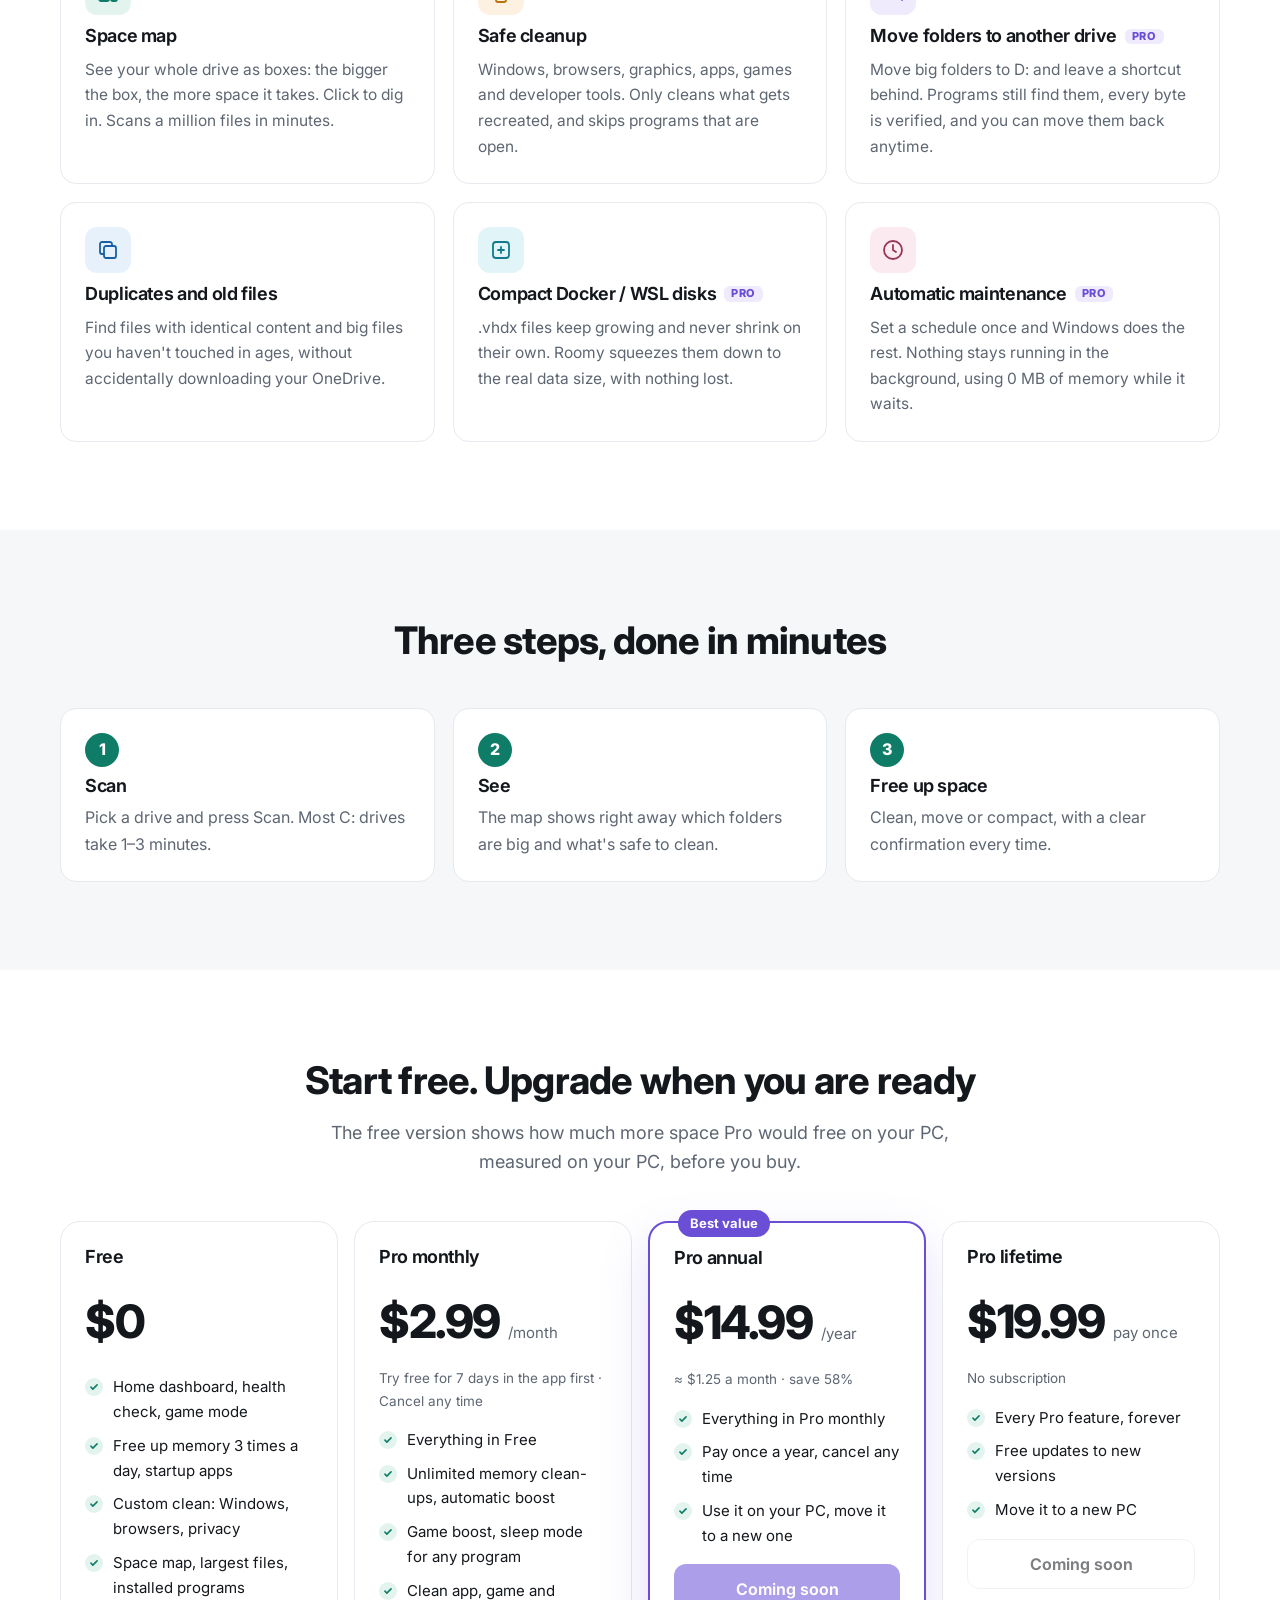
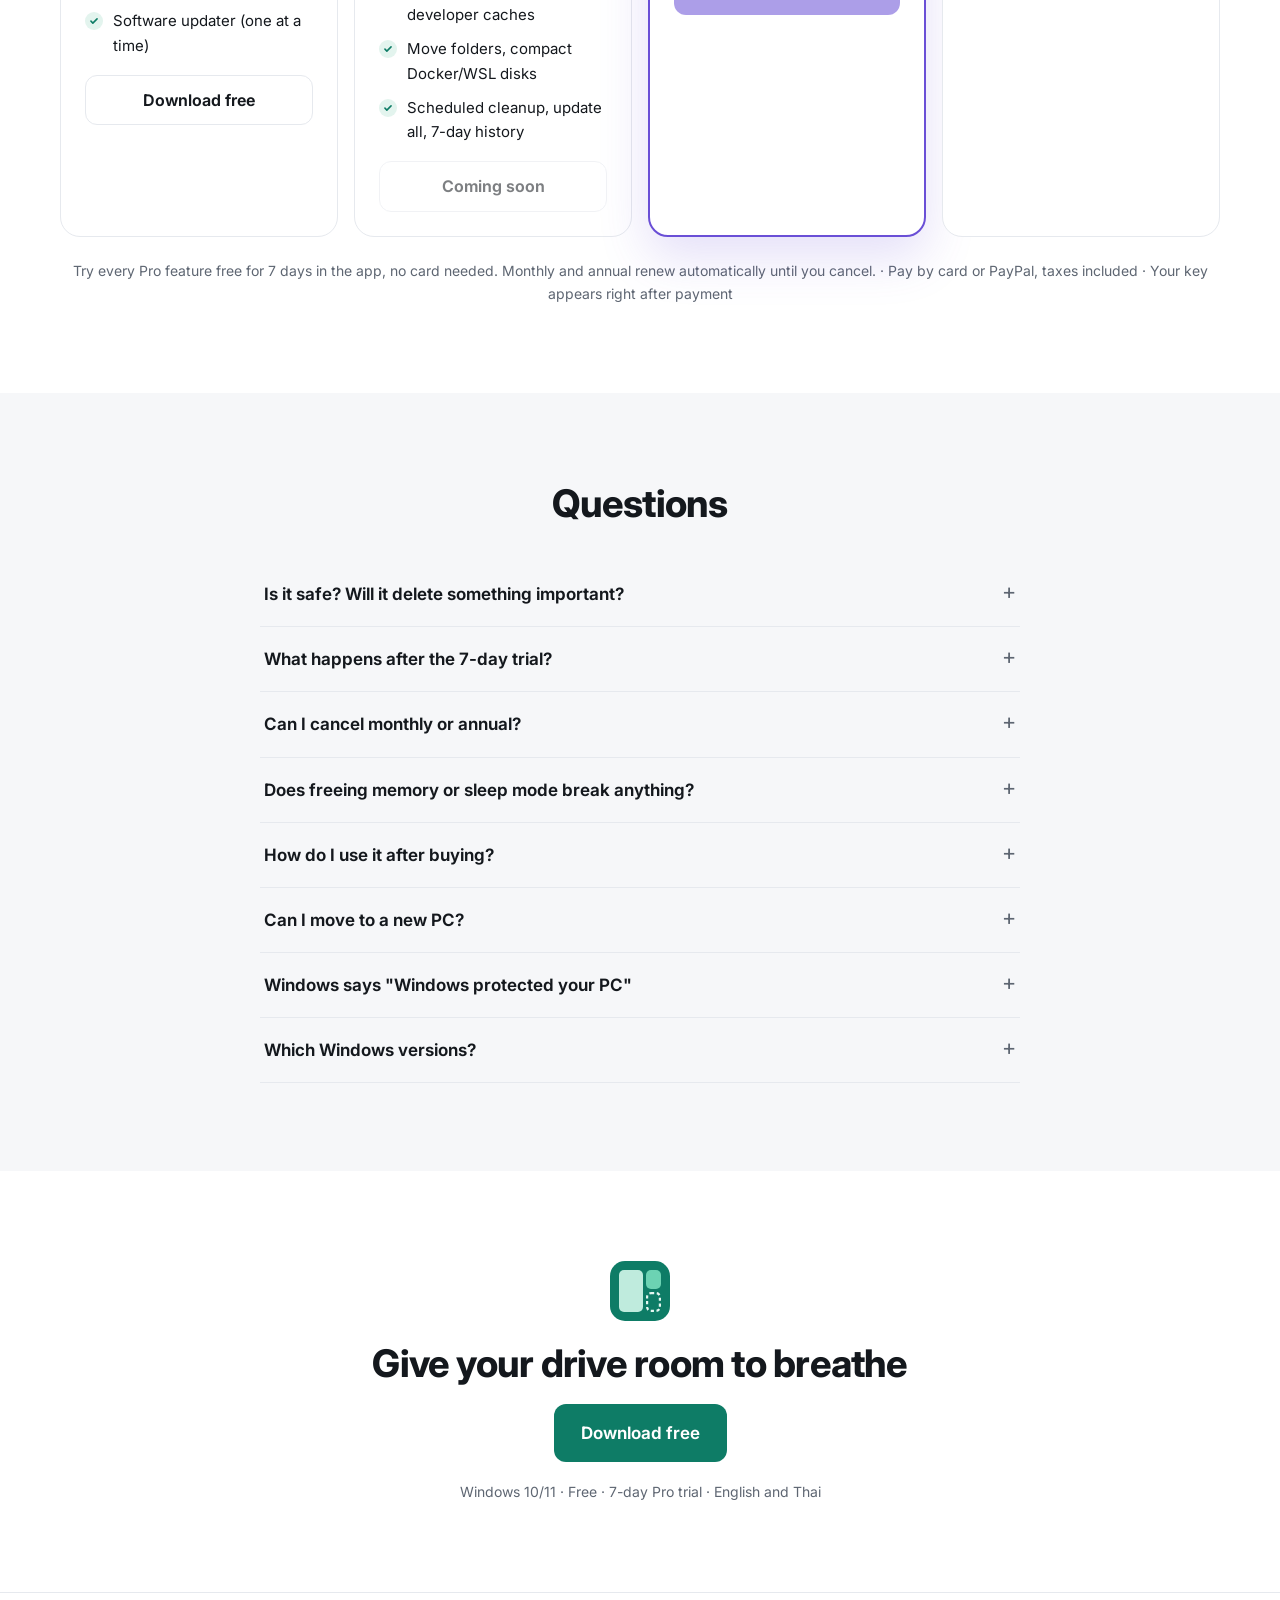
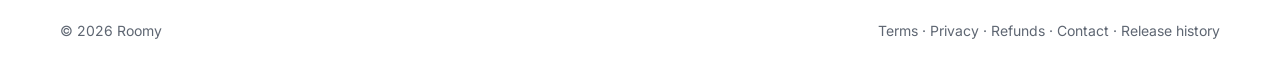
==== commit f18177f6: "Website for Roomy 1.0.0" ====
--- a/docs/index.html
+++ b/docs/index.html
@@ -3,8 +3,8 @@
 <head>
 <meta charset="utf-8">
 <meta name="viewport" content="width=device-width, initial-scale=1">
-<title>Roomy — Free up space on Windows, safely</title>
-<meta name="description" content="Roomy shows what fills your Windows drive and safely frees up space: space map, safe cleanup, moving folders to another drive. Free download, 7-day Pro trial. Thai and English.">
+<title>Roomy — Keep your Windows PC fast and roomy</title>
+<meta name="description" content="Roomy keeps Windows fast and roomy: free up memory, game mode, startup apps, performance optimizer, software updater, safe cleanup and a space map. Free download, 7-day Pro trial. English and Thai.">
 <meta property="og:title" content="Roomy — Room for what matters">
 <meta property="og:description" content="See what fills your Windows drive and safely free up space. Free download, 7-day Pro trial.">
 <meta property="og:image" content="assets/og.png">
@@ -33,8 +33,8 @@
     <div class="wrap hero-grid">
       <div class="hero-copy">
         <span class="eyebrow" data-i18n="hero.eyebrow">For Windows 10 and 11</span>
-        <h1 data-i18n="hero.title">Drive C full? Get space back in a few clicks</h1>
-        <p class="lead" data-i18n="hero.lead">Roomy scans your whole drive, shows what is taking up space, then helps you clean, move and compact it safely. It always asks before deleting anything.</p>
+        <h1 data-i18n="hero.title">A faster PC with room to spare, in a few clicks</h1>
+        <p class="lead" data-i18n="hero.lead">Roomy frees up memory, gets your PC ready for games, puts background programs to sleep, keeps your apps updated and safely clears gigabytes of junk. It always asks before changing anything.</p>
         <div class="row cta">
           <a class="btn primary lg dl" href="#"><svg viewBox="0 0 24 24"><path d="M12 3v12M7 10l5 5 5-5M4 19h16"/></svg><span data-i18n="cta.download">Download free</span></a>
           <a class="btn ghost lg" href="#pricing" data-i18n="cta.pricing">See Pro pricing</a>
@@ -53,9 +53,15 @@
 
   <section class="sec" id="features">
     <div class="wrap">
-      <h2 data-i18n="feat.title">Everything you need to get your drive back</h2>
-      <p class="sec-lead muted" data-i18n="feat.lead">No guessing what's safe to delete. Roomy knows which caches rebuild themselves and always shows how much space you'll get back.</p>
+      <h2 data-i18n="feat.title">Everything to keep your PC fast and roomy</h2>
+      <p class="sec-lead muted" data-i18n="feat.lead">Speed, space and safety in one calm app. Roomy shows what each action does before it does it, and nothing stays running in the background.</p>
       <div class="grid3">
+        <article class="feat"><div class="ic c2"><svg viewBox="0 0 24 24"><rect x="3" y="7" width="18" height="10" rx="2"/><path d="M7 7V4M11 7V4M15 7V4M19 7V4M7 20v-3M11 20v-3M15 20v-3M19 20v-3"/></svg></div><h3 data-i18n="n1.t">Free up memory</h3><p data-i18n="n1.d">See which apps and browser tabs use your RAM and free it in one click, without closing anything. Pro does it automatically when RAM stays high.</p></article>
+        <article class="feat"><div class="ic c5"><svg viewBox="0 0 24 24"><path d="M6 9h12a4 4 0 0 1 4 4v1a3 3 0 0 1-5.4 1.8L15 14H9l-1.6 1.8A3 3 0 0 1 2 14v-1a4 4 0 0 1 4-4z"/><path d="M7 11v3M5.5 12.5h3"/></svg></div><h3 data-i18n="n2.t">Game mode</h3><p data-i18n="n2.d">One tap frees memory, switches to full power and closes the apps you pick. Finds your Steam, Epic, Riot and Xbox games, and checks your ping.</p></article>
+        <article class="feat"><div class="ic c3"><svg viewBox="0 0 24 24"><path d="M12 14l4-6"/><path d="M3.5 18a9 9 0 1 1 17 0"/></svg></div><h3 data-i18n="n3.t">Performance optimizer</h3><p data-i18n="n3.d">Put background programs and services you rarely use to sleep, and turn off startup apps you don't need. Wake them up any time.</p></article>
+        <article class="feat"><div class="ic c4"><svg viewBox="0 0 24 24"><path d="M21 12a9 9 0 1 1-3-6.7"/><path d="M21 4v5h-5"/></svg></div><h3 data-i18n="n4.t">Software updater</h3><p data-i18n="n4.d">Finds outdated programs and updates them silently from each publisher, using the package manager built into Windows.</p></article>
+        <article class="feat"><div class="ic c6"><svg viewBox="0 0 24 24"><path d="M3 20h18"/><path d="M5 16l4-5 4 3 6-8"/></svg></div><h3 data-i18n="n5.t">Health check and insights</h3><p data-i18n="n5.d">A health score with clear tips, memory and disk history, and a background check that tells you when junk piles up. Nothing stays running.</p></article>
+        <article class="feat"><div class="ic c1"><svg viewBox="0 0 24 24"><rect x="4" y="10" width="16" height="11" rx="2"/><path d="M8 10V7a4 4 0 0 1 8 0v3"/></svg></div><h3 data-i18n="n6.t">Custom clean and privacy</h3><p data-i18n="n6.d">Pick exactly what to clean: browser history, cookies and old tabs, recent files, clipboard, DNS cache and Windows logs.</p></article>
         <article class="feat"><div class="ic c1"><svg viewBox="0 0 24 24"><rect x="3" y="3" width="10" height="18" rx="2"/><rect x="15" y="3" width="6" height="8" rx="2"/><rect x="15" y="13" width="6" height="8" rx="2"/></svg></div><h3 data-i18n="f1.t">Space map</h3><p data-i18n="f1.d">See your whole drive as boxes: the bigger the box, the more space it takes. Click to dig in. Scans a million files in minutes.</p></article>
         <article class="feat"><div class="ic c2"><svg viewBox="0 0 24 24"><path d="M3 6h18M8 6V4h8v2M6 6l1 14a2 2 0 0 0 2 2h6a2 2 0 0 0 2-2l1-14"/></svg></div><h3 data-i18n="f2.t">Safe cleanup</h3><p data-i18n="f2.d">Windows, browsers, graphics, apps, games and developer tools. Only cleans what gets recreated, and skips programs that are open.</p></article>
         <article class="feat"><div class="ic c3"><svg viewBox="0 0 24 24"><path d="M3 12h14M13 6l6 6-6 6"/><path d="M21 4v16"/></svg></div><h3><span data-i18n="f3.t">Move folders to another drive</span> <span class="pro-tag">PRO</span></h3><p data-i18n="f3.d">Move big folders to D: and leave a shortcut behind. Programs still find them, every byte is verified, and you can move them back anytime.</p></article>
@@ -86,40 +92,53 @@
           <h3 data-i18n="p.free">Free</h3>
           <div class="price"><b data-price="free">$0</b></div>
           <ul>
-            <li data-i18n="p.f1">Scan and map every drive</li>
-            <li data-i18n="p.f2">Clean Windows, browser and graphics caches</li>
-            <li data-i18n="p.f3">Largest files, file types and installed programs</li>
-            <li data-i18n="p.f4">Duplicates and old files (first 5)</li>
+            <li data-i18n="p.f0">Home dashboard, health check, game mode</li>
+            <li data-i18n="p.f1">Free up memory 3 times a day, startup apps</li>
+            <li data-i18n="p.f2">Custom clean: Windows, browsers, privacy</li>
+            <li data-i18n="p.f3">Space map, largest files, installed programs</li>
+            <li data-i18n="p.f4">Software updater (one at a time)</li>
           </ul>
           <a class="btn ghost dl" href="#" data-i18n="cta.download">Download free</a>
         </div>
         <div class="plan">
-          <h3 data-i18n="p.yearly">Pro yearly</h3>
-          <div class="price"><b data-price="yearly"></b><span data-price="yearlyNote"></span></div>
+          <h3 data-i18n="p.monthly">Pro monthly</h3>
+          <div class="price"><b data-price="monthly"></b><span data-price="monthlyNote"></span></div>
+          <p class="pnote" data-i18n="p.mnote">Try free for 7 days in the app first · Cancel any time</p>
           <ul>
             <li data-i18n="p.p0">Everything in Free</li>
-            <li data-i18n="p.p1">Clean app, game and developer caches</li>
-            <li data-i18n="p.p2">Move folders to another drive</li>
-            <li data-i18n="p.p3">Compact Docker/WSL disks and compress folders</li>
-            <li data-i18n="p.p4">Automatic maintenance and driver updates</li>
-            <li data-i18n="p.p5">No auto-renewal, no repeat charges</li>
+            <li data-i18n="p.p1">Unlimited memory clean-ups, automatic boost</li>
+            <li data-i18n="p.p2">Game boost, sleep mode for any program</li>
+            <li data-i18n="p.p3">Clean app, game and developer caches</li>
+            <li data-i18n="p.p4">Move folders, compact Docker/WSL disks</li>
+            <li data-i18n="p.p5">Scheduled cleanup, update all, 7-day history</li>
           </ul>
-          <a class="btn ghost buy" data-plan="yearly" href="#" data-i18n="cta.buy">Buy Pro</a>
+          <a class="btn ghost buy" data-plan="monthly" href="#" data-i18n="cta.buy">Buy Pro</a>
         </div>
         <div class="plan best">
           <span class="badge" data-i18n="p.best">Best value</span>
+          <h3 data-i18n="p.yearly">Pro annual</h3>
+          <div class="price"><b data-price="yearly"></b><span data-price="yearlyNote"></span></div>
+          <p class="pnote"><span data-price="yearlyMonth"></span> · <span data-i18n="p.save">save 58%</span></p>
+          <ul>
+            <li data-i18n="p.y1">Everything in Pro monthly</li>
+            <li data-i18n="p.y2">Pay once a year, cancel any time</li>
+            <li data-i18n="p.y3">Use it on your PC, move it to a new one</li>
+          </ul>
+          <a class="btn pro buy" data-plan="yearly" href="#" data-i18n="cta.buy">Buy Pro</a>
+        </div>
+        <div class="plan">
           <h3 data-i18n="p.lifetime">Pro lifetime</h3>
           <div class="price"><b data-price="lifetime"></b><span data-i18n="p.once">pay once</span></div>
+          <p class="pnote" data-i18n="p.lnote">No subscription</p>
           <ul>
-            <li data-i18n="p.p0">Everything in Free</li>
             <li data-i18n="p.l1">Every Pro feature, forever</li>
             <li data-i18n="p.l2">Free updates to new versions</li>
             <li data-i18n="p.l3">Move it to a new PC</li>
           </ul>
-          <a class="btn pro buy" data-plan="lifetime" href="#" data-i18n="cta.buy">Buy Pro</a>
+          <a class="btn ghost buy" data-plan="lifetime" href="#" data-i18n="cta.buy">Buy Pro</a>
         </div>
       </div>
-      <p class="small muted center" id="payNote" data-i18n="price.note">Every plan lets you try Pro free for 7 days in the app before you buy</p>
+      <p class="small muted center" id="payNote" data-i18n="price.note">Try every Pro feature free for 7 days in the app, no card needed. Monthly and annual renew automatically until you cancel.</p>
     </div>
   </section>
 
@@ -128,6 +147,8 @@
       <h2 data-i18n="faq.title">Questions</h2>
       <details><summary data-i18n="q1">Is it safe? Will it delete something important?</summary><p data-i18n="a1">Roomy only deletes caches and temporary files that Windows and programs recreate on their own. It skips files in use, never touches documents, photos or work files, and asks before every cleanup. Anything you choose to delete yourself goes to the Recycle Bin, so you can restore it.</p></details>
       <details><summary data-i18n="q2">What happens after the 7-day trial?</summary><p data-i18n="a2">Roomy goes back to the free version on its own. You're never charged, and no card is needed in the first place. Folders you moved keep working and can always be moved back.</p></details>
+      <details><summary data-i18n="q7">Can I cancel monthly or annual?</summary><p data-i18n="a7">Yes, any time, from the link in your receipt email. Pro stays on until the end of the period you paid for, then Roomy goes back to the free version. Nothing breaks and moved folders keep working.</p></details>
+      <details><summary data-i18n="q8">Does freeing memory or sleep mode break anything?</summary><p data-i18n="a8">No. Freeing memory doesn't close any app; Windows gives each app back what it needs. Sleep mode only stops programs from starting by themselves. Nothing is uninstalled, and you can wake them up any time.</p></details>
       <details><summary data-i18n="q3">How do I use it after buying?</summary><p data-i18n="a3">Right after payment, your license key appears on screen. Open Roomy, press the Pro button at the bottom left, and paste the key. Done.</p></details>
       <details><summary data-i18n="q4">Can I move to a new PC?</summary><p data-i18n="a4">Yes. Remove the license from the old PC on the Pro screen, then enter the same key on the new one.</p></details>
       <details><summary data-i18n="q5">Windows says "Windows protected your PC"</summary><p data-i18n="a5">Roomy is new, so Windows SmartScreen may warn you. Click More info, then Run anyway. The installer comes straight from Roomy's GitHub page.</p></details>
@@ -140,7 +161,7 @@
       <img src="assets/logo.svg" alt="" width="64" height="64">
       <h2 data-i18n="final.title">Give your drive room to breathe</h2>
       <a class="btn primary lg dl" href="#" data-i18n="cta.download">Download free</a>
-      <p class="small muted" data-i18n="final.note">Windows 10/11 · Free · 7-day Pro trial</p>
+      <p class="small muted" data-i18n="final.note">Windows 10/11 · Free · 7-day Pro trial · English and Thai</p>
     </div>
   </section>
 </main>
--- a/docs/site.css
+++ b/docs/site.css
@@ -83,7 +83,10 @@
 @media (max-width:760px){.steps{grid-template-columns:1fr}}
 
 /* pricing */
-.plans{display:grid;grid-template-columns:repeat(3,1fr);gap:18px;align-items:stretch}
+.plans{display:grid;grid-template-columns:repeat(4,1fr);gap:16px;align-items:stretch}
+@media (max-width:1180px){.plans{grid-template-columns:1fr 1fr}}
+.plan .pnote{margin:-8px 0 0;font-size:13.5px;color:var(--muted)}
+.plan{padding:24px!important}
 @media (max-width:900px){.plans{grid-template-columns:1fr}}
 .plan{position:relative;border:1px solid var(--line);border-radius:20px;padding:28px;display:grid;gap:16px;align-content:start;background:var(--bg)}
 .plan.best{border:2px solid var(--pro);box-shadow:0 20px 50px color-mix(in srgb,var(--pro) 18%,transparent)}
--- a/docs/motion.css
+++ b/docs/motion.css
@@ -73,3 +73,17 @@
 .rm-prog{flex:1;height:5px;border-radius:3px;background:rgba(255,255,255,.25);overflow:hidden;cursor:pointer}
 .rm-prog i{display:block;height:100%;background:#6cd3b3}
 .rm.record .rm-ctrl{display:none}
+/* scene 6: memory */
+.rm-mem{display:grid;grid-template-columns:120px 1fr;gap:26px;align-items:center;width:760px}
+.rm-memr{display:grid;gap:12px}
+.rm-memt b{font-size:24px;font-variant-numeric:tabular-nums}
+.rm-memt small{color:#5e6672;font-size:15px}
+.rm-apps{display:grid;gap:8px}
+.rm-app{display:grid;grid-template-columns:1fr auto;gap:4px 12px;font-size:15px}
+.rm-app b{font-variant-numeric:tabular-nums}
+.rm-app i{grid-column:1/-1;height:6px;border-radius:3px;background:#0e7c66;transform-origin:left;display:block}
+.rm-memb{display:flex;gap:16px;align-items:center}
+.rm-btn{display:inline-block;background:#0e7c66;color:#fff;font-weight:600;border-radius:9px;padding:9px 18px;font-size:15px}
+.rm-btn.done{background:#1a8f5c}
+.rm-ready{display:inline-flex;gap:8px;align-items:center;background:#efebfd;color:#6a4fd6;border-radius:20px;padding:6px 14px;font-size:15px;opacity:0}
+.rm-ready i{width:9px;height:9px;border-radius:50%;background:#6a4fd6}
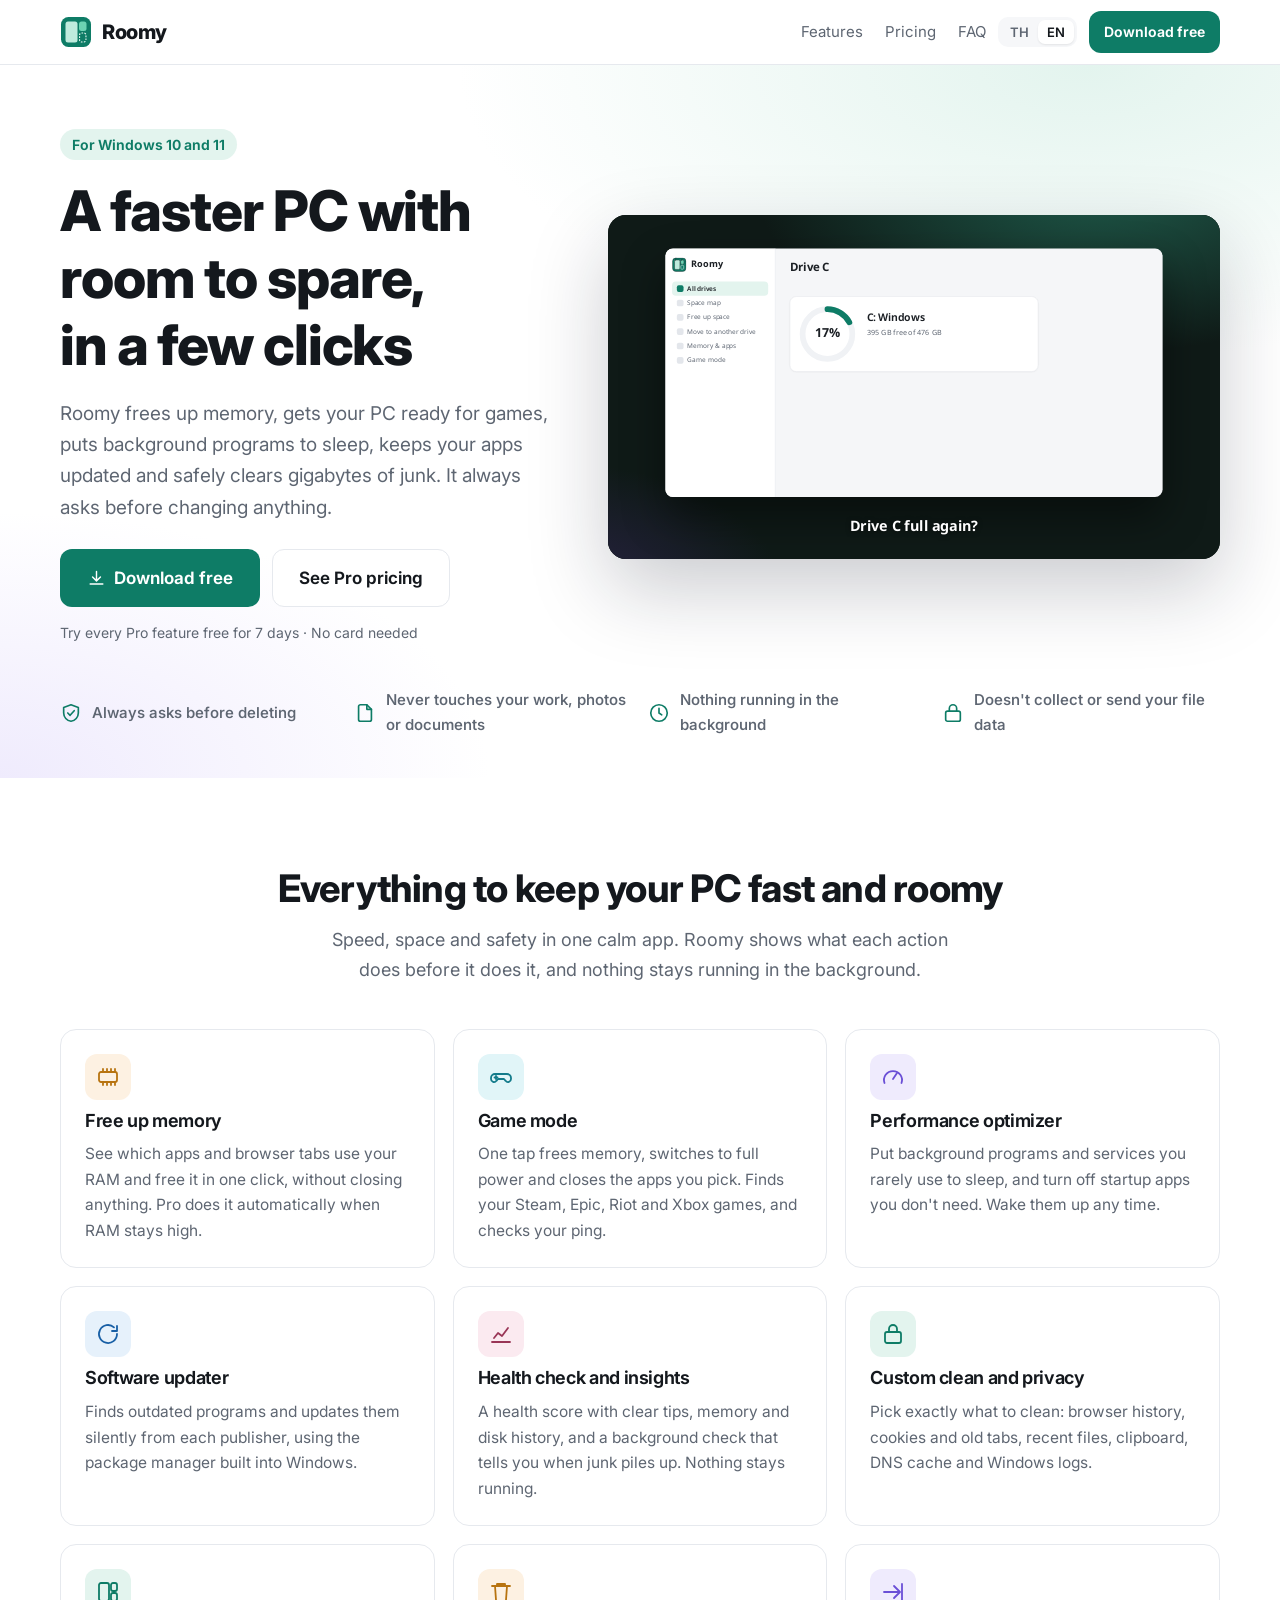
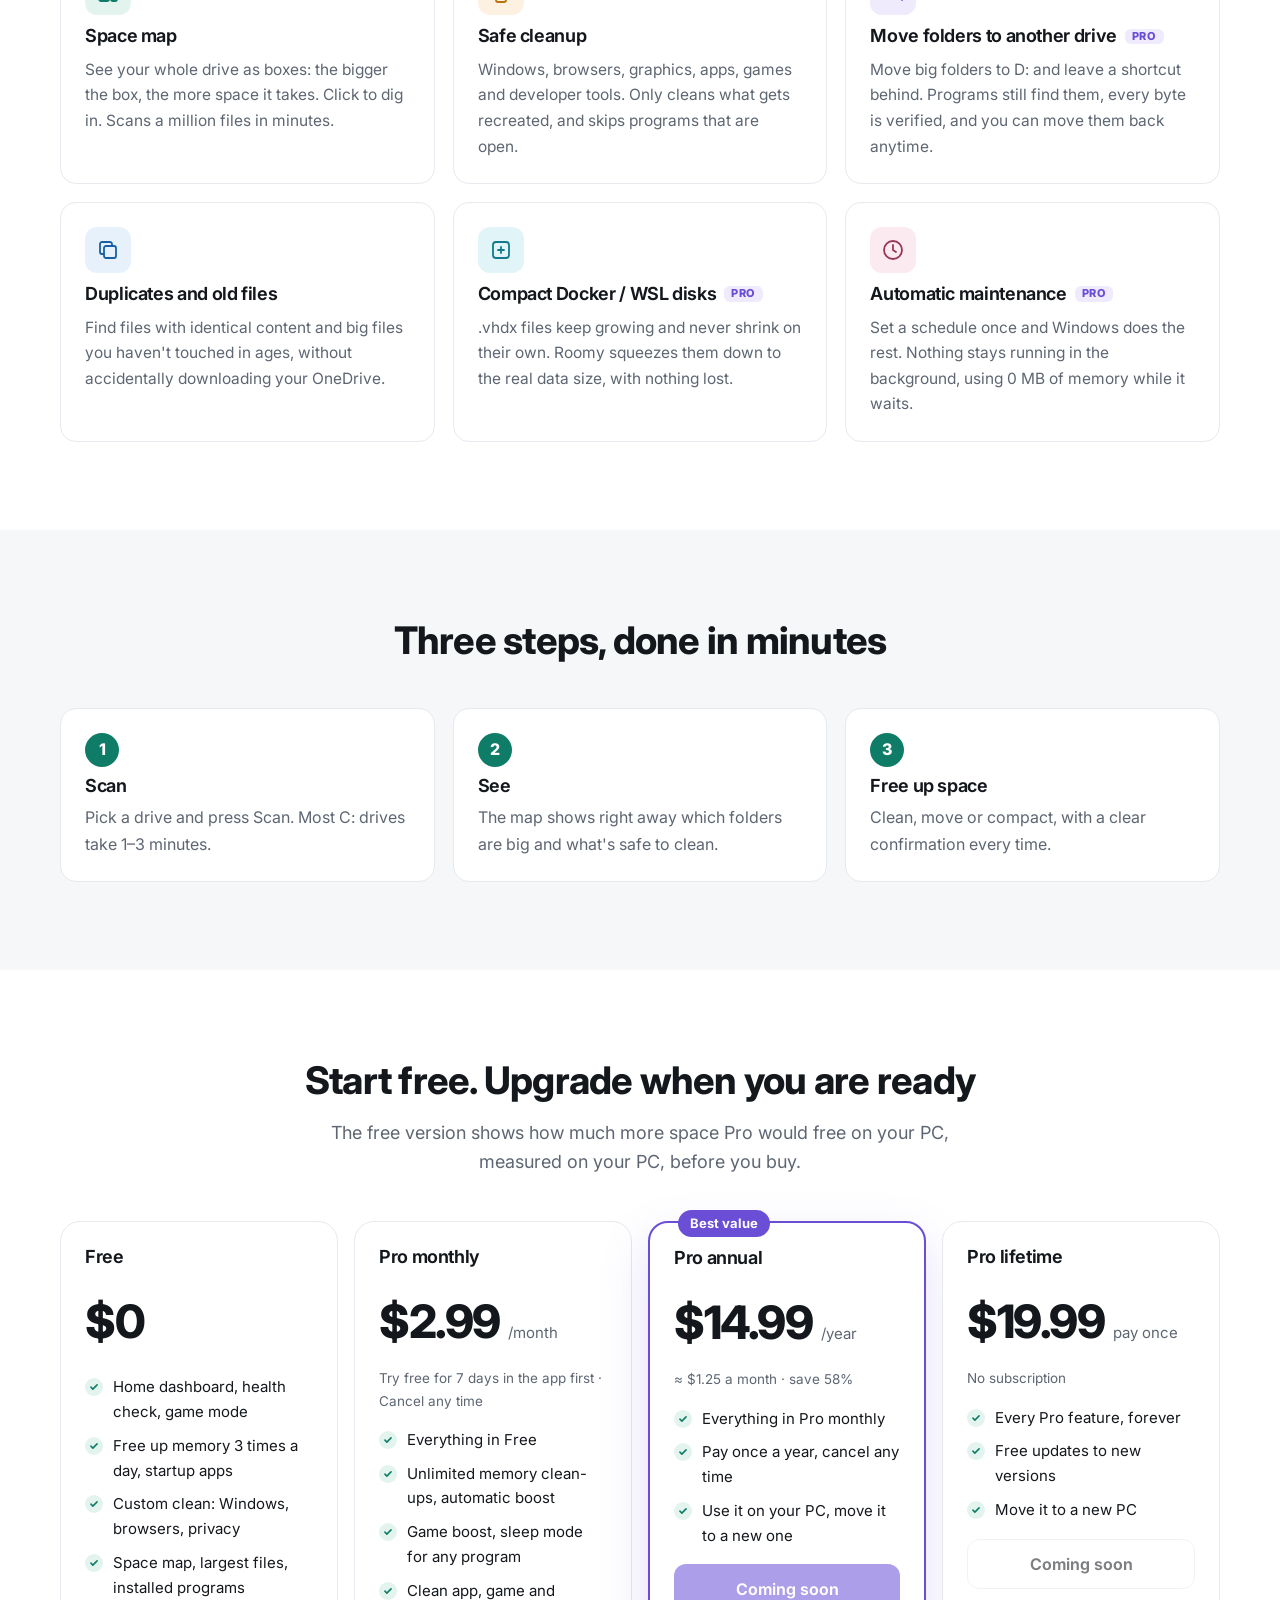
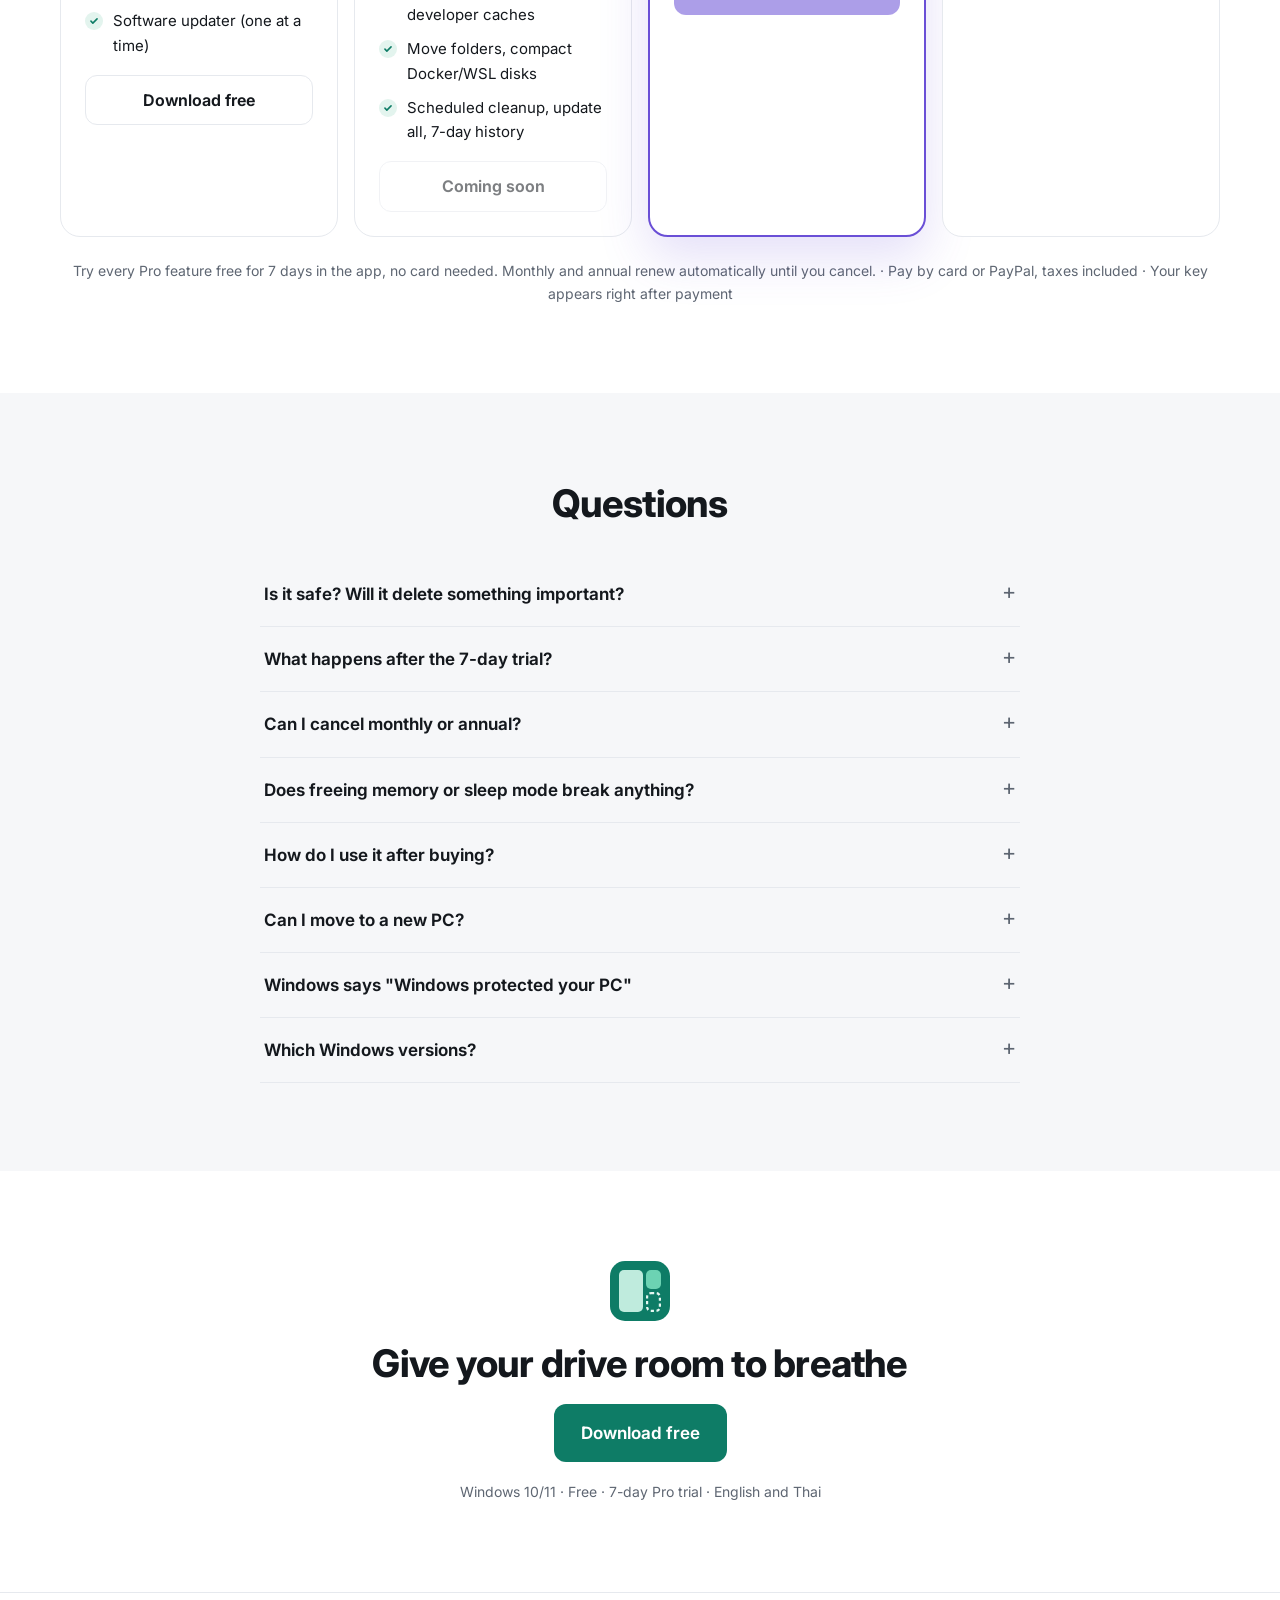
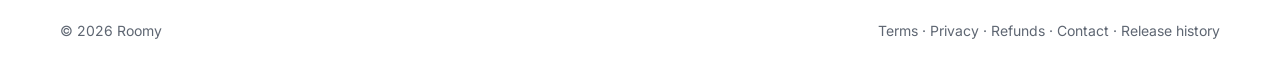
==== commit 8c17bb71: "Website for Roomy 1.0.0" ====
--- a/docs/index.html
+++ b/docs/index.html
@@ -11,8 +11,8 @@
 <link rel="icon" href="assets/logo.svg" type="image/svg+xml">
 <link rel="preconnect" href="https://fonts.googleapis.com"><link rel="preconnect" href="https://fonts.gstatic.com" crossorigin>
 <link href="https://fonts.googleapis.com/css2?family=Inter:wght@400;500;600;700;800&family=Noto+Sans+Thai:wght@400;500;600;700;800&display=swap" rel="stylesheet">
-<link rel="stylesheet" href="site.css">
-<link rel="stylesheet" href="motion.css">
+<link rel="stylesheet" href="site.css?v=1.1.0">
+<link rel="stylesheet" href="motion.css?v=1.1.0">
 </head>
 <body>
 <header class="nav">
@@ -173,8 +173,8 @@
   </div>
 </footer>
 
-<script src="config.js"></script>
-<script src="motion.js"></script>
-<script src="site.js"></script>
+<script src="config.js?v=1.1.0"></script>
+<script src="motion.js?v=1.1.0"></script>
+<script src="site.js?v=1.1.0"></script>
 </body>
 </html>
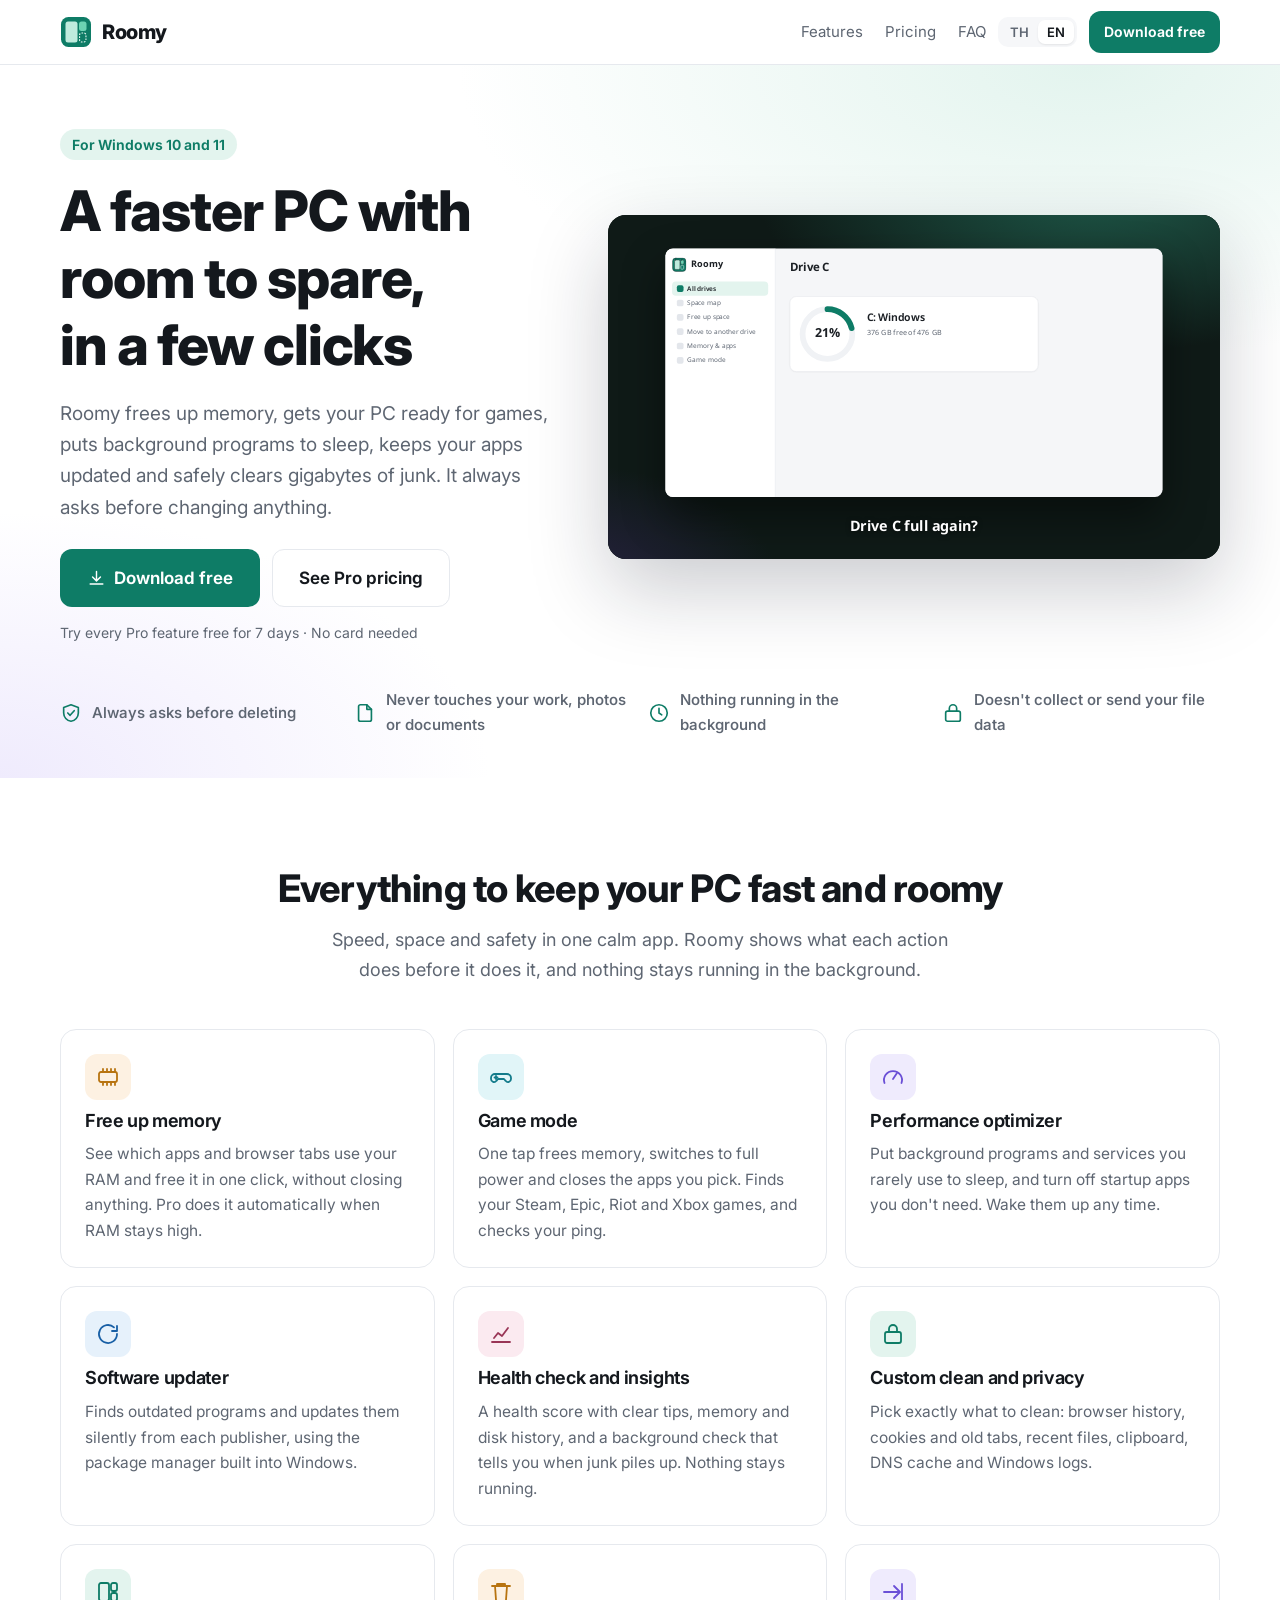
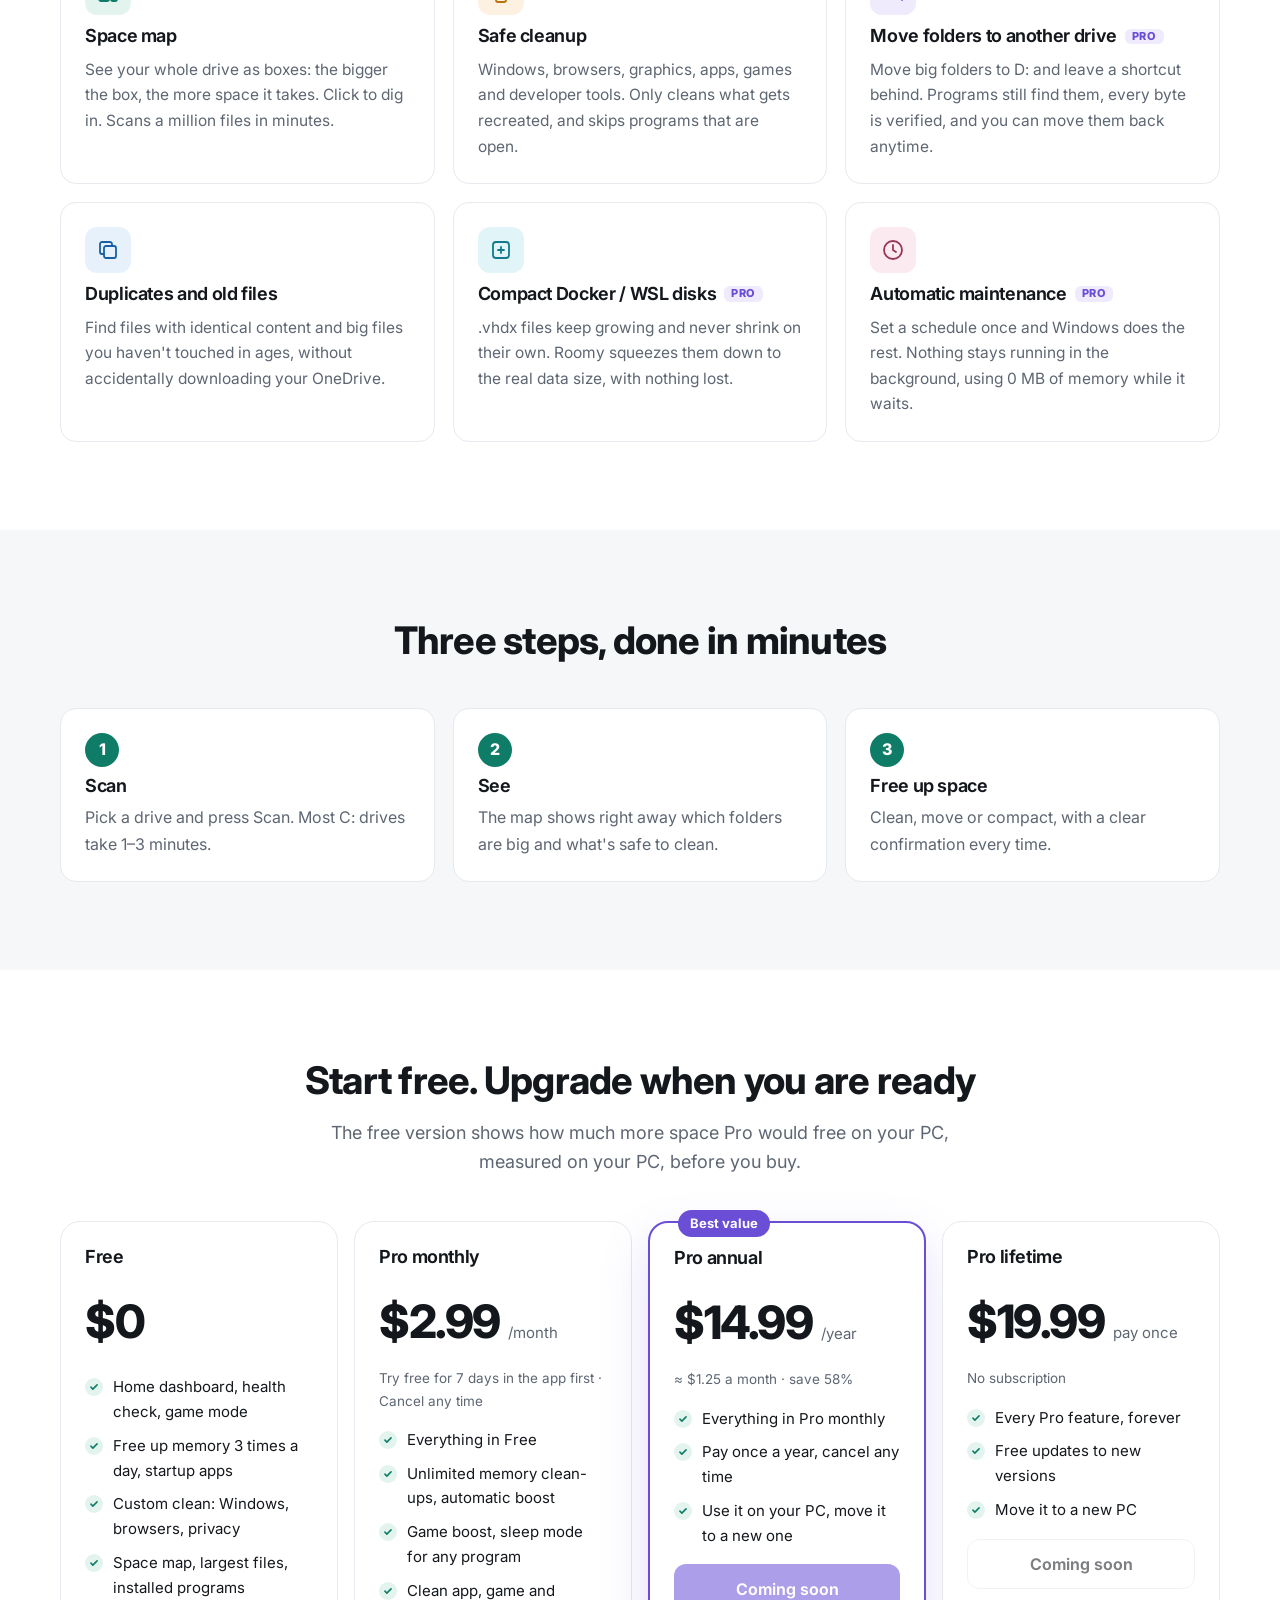
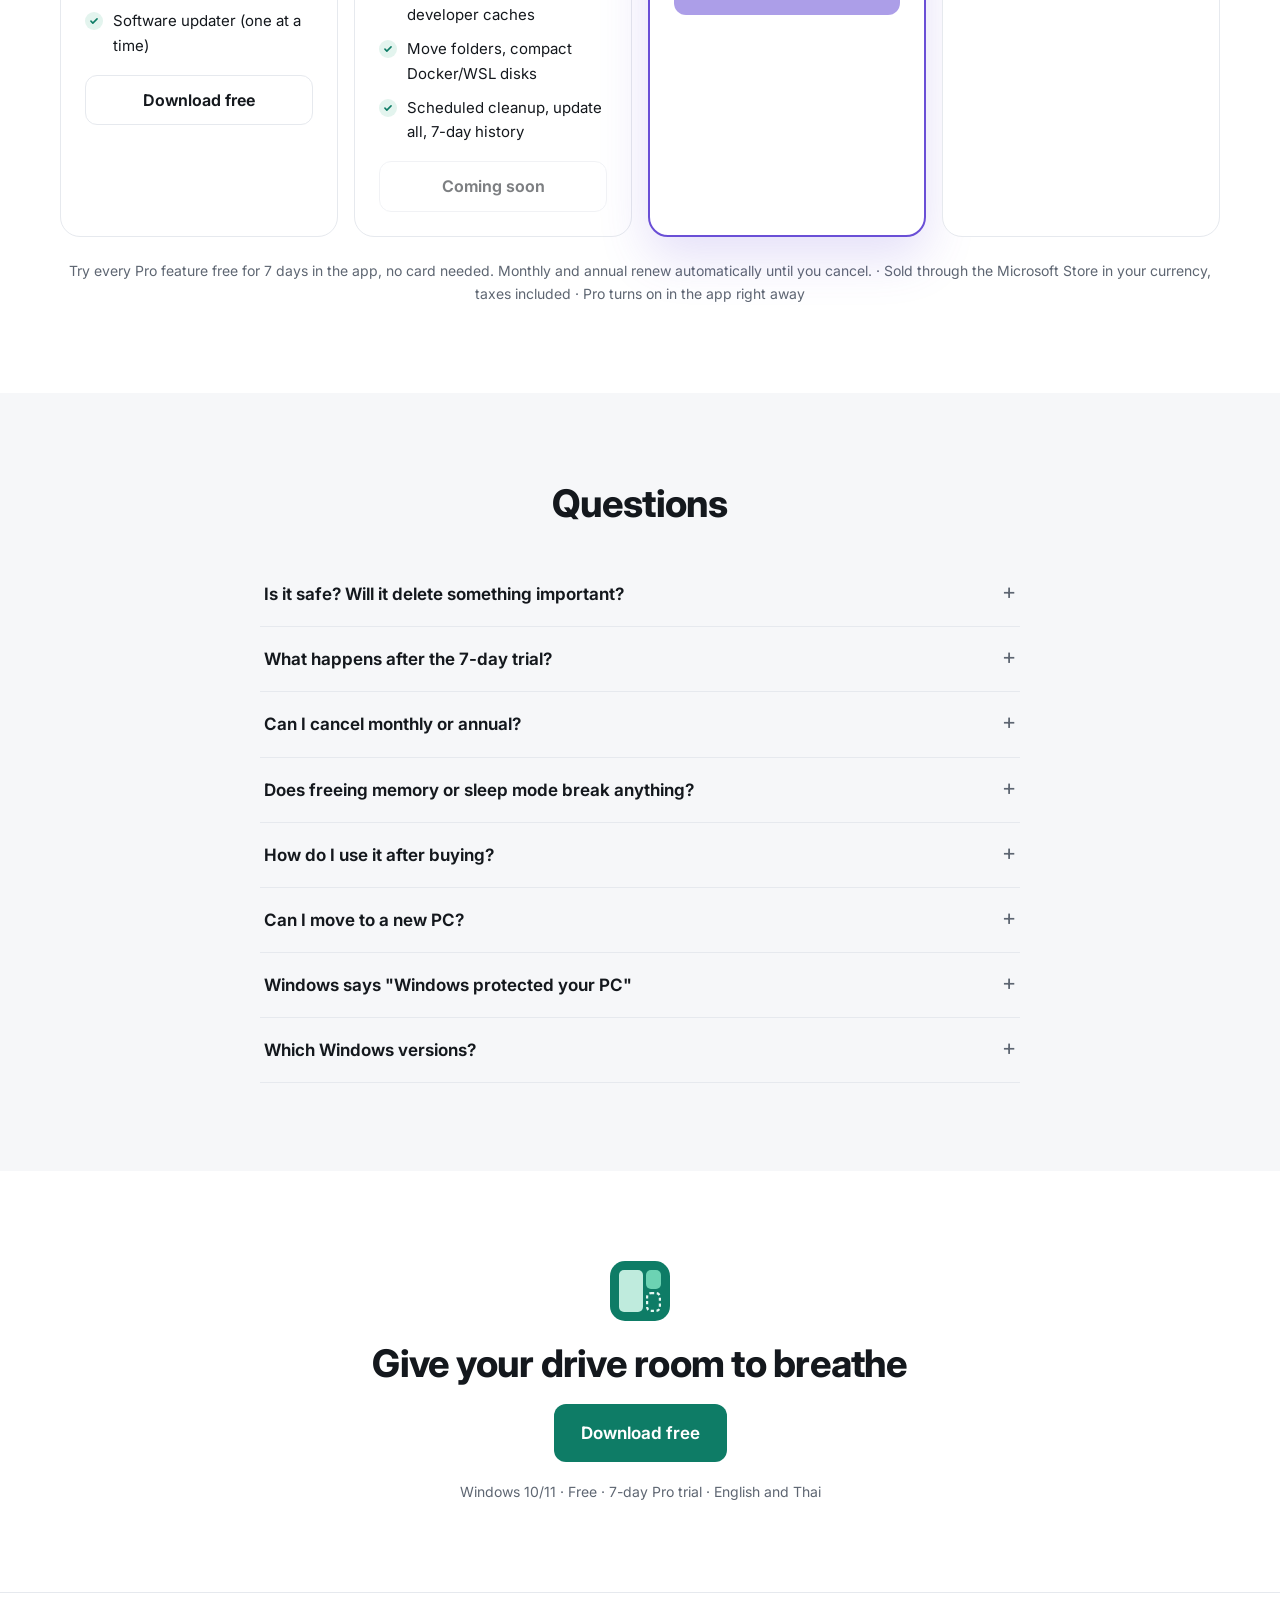
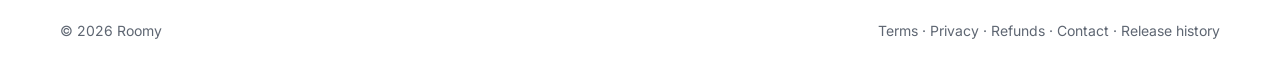
==== commit 94a27c64: "Website for Roomy 1.0.0" ====
--- a/docs/index.html
+++ b/docs/index.html
@@ -147,11 +147,11 @@
       <h2 data-i18n="faq.title">Questions</h2>
       <details><summary data-i18n="q1">Is it safe? Will it delete something important?</summary><p data-i18n="a1">Roomy only deletes caches and temporary files that Windows and programs recreate on their own. It skips files in use, never touches documents, photos or work files, and asks before every cleanup. Anything you choose to delete yourself goes to the Recycle Bin, so you can restore it.</p></details>
       <details><summary data-i18n="q2">What happens after the 7-day trial?</summary><p data-i18n="a2">Roomy goes back to the free version on its own. You're never charged, and no card is needed in the first place. Folders you moved keep working and can always be moved back.</p></details>
-      <details><summary data-i18n="q7">Can I cancel monthly or annual?</summary><p data-i18n="a7">Yes, any time, from the link in your receipt email. Pro stays on until the end of the period you paid for, then Roomy goes back to the free version. Nothing breaks and moved folders keep working.</p></details>
+      <details><summary data-i18n="q7">Can I cancel monthly or annual?</summary><p data-i18n="a7">Yes, any time, in your Microsoft account (account.microsoft.com/services). Pro stays on until the end of the period you paid for, then Roomy goes back to the free version. Nothing breaks and moved folders keep working.</p></details>
       <details><summary data-i18n="q8">Does freeing memory or sleep mode break anything?</summary><p data-i18n="a8">No. Freeing memory doesn't close any app; Windows gives each app back what it needs. Sleep mode only stops programs from starting by themselves. Nothing is uninstalled, and you can wake them up any time.</p></details>
-      <details><summary data-i18n="q3">How do I use it after buying?</summary><p data-i18n="a3">Right after payment, your license key appears on screen. Open Roomy, press the Pro button at the bottom left, and paste the key. Done.</p></details>
-      <details><summary data-i18n="q4">Can I move to a new PC?</summary><p data-i18n="a4">Yes. Remove the license from the old PC on the Pro screen, then enter the same key on the new one.</p></details>
-      <details><summary data-i18n="q5">Windows says "Windows protected your PC"</summary><p data-i18n="a5">Roomy is new, so Windows SmartScreen may warn you. Click More info, then Run anyway. The installer comes straight from Roomy's GitHub page.</p></details>
+      <details><summary data-i18n="q3">How do I use it after buying?</summary><p data-i18n="a3">Get Roomy from the Microsoft Store, open the Pro screen (bottom left) and choose a plan. You pay in the Microsoft Store window, and Pro turns on right away.</p></details>
+      <details><summary data-i18n="q4">Can I move to a new PC?</summary><p data-i18n="a4">Yes. Install Roomy from the Microsoft Store on the new PC and sign in to the Store with the same Microsoft account. Your Pro comes with it.</p></details>
+      <details><summary data-i18n="q5">Windows says "Windows protected your PC"</summary><p data-i18n="a5">That warning only appears for the installer from this website, because Roomy is new. Click More info, then Run anyway. Or install Roomy from the Microsoft Store, which Microsoft signs, so there is no warning at all.</p></details>
       <details><summary data-i18n="q6">Which Windows versions?</summary><p data-i18n="a6">Windows 10 and 11, 64-bit. Install it just for you or for everyone on the PC.</p></details>
     </div>
   </section>
